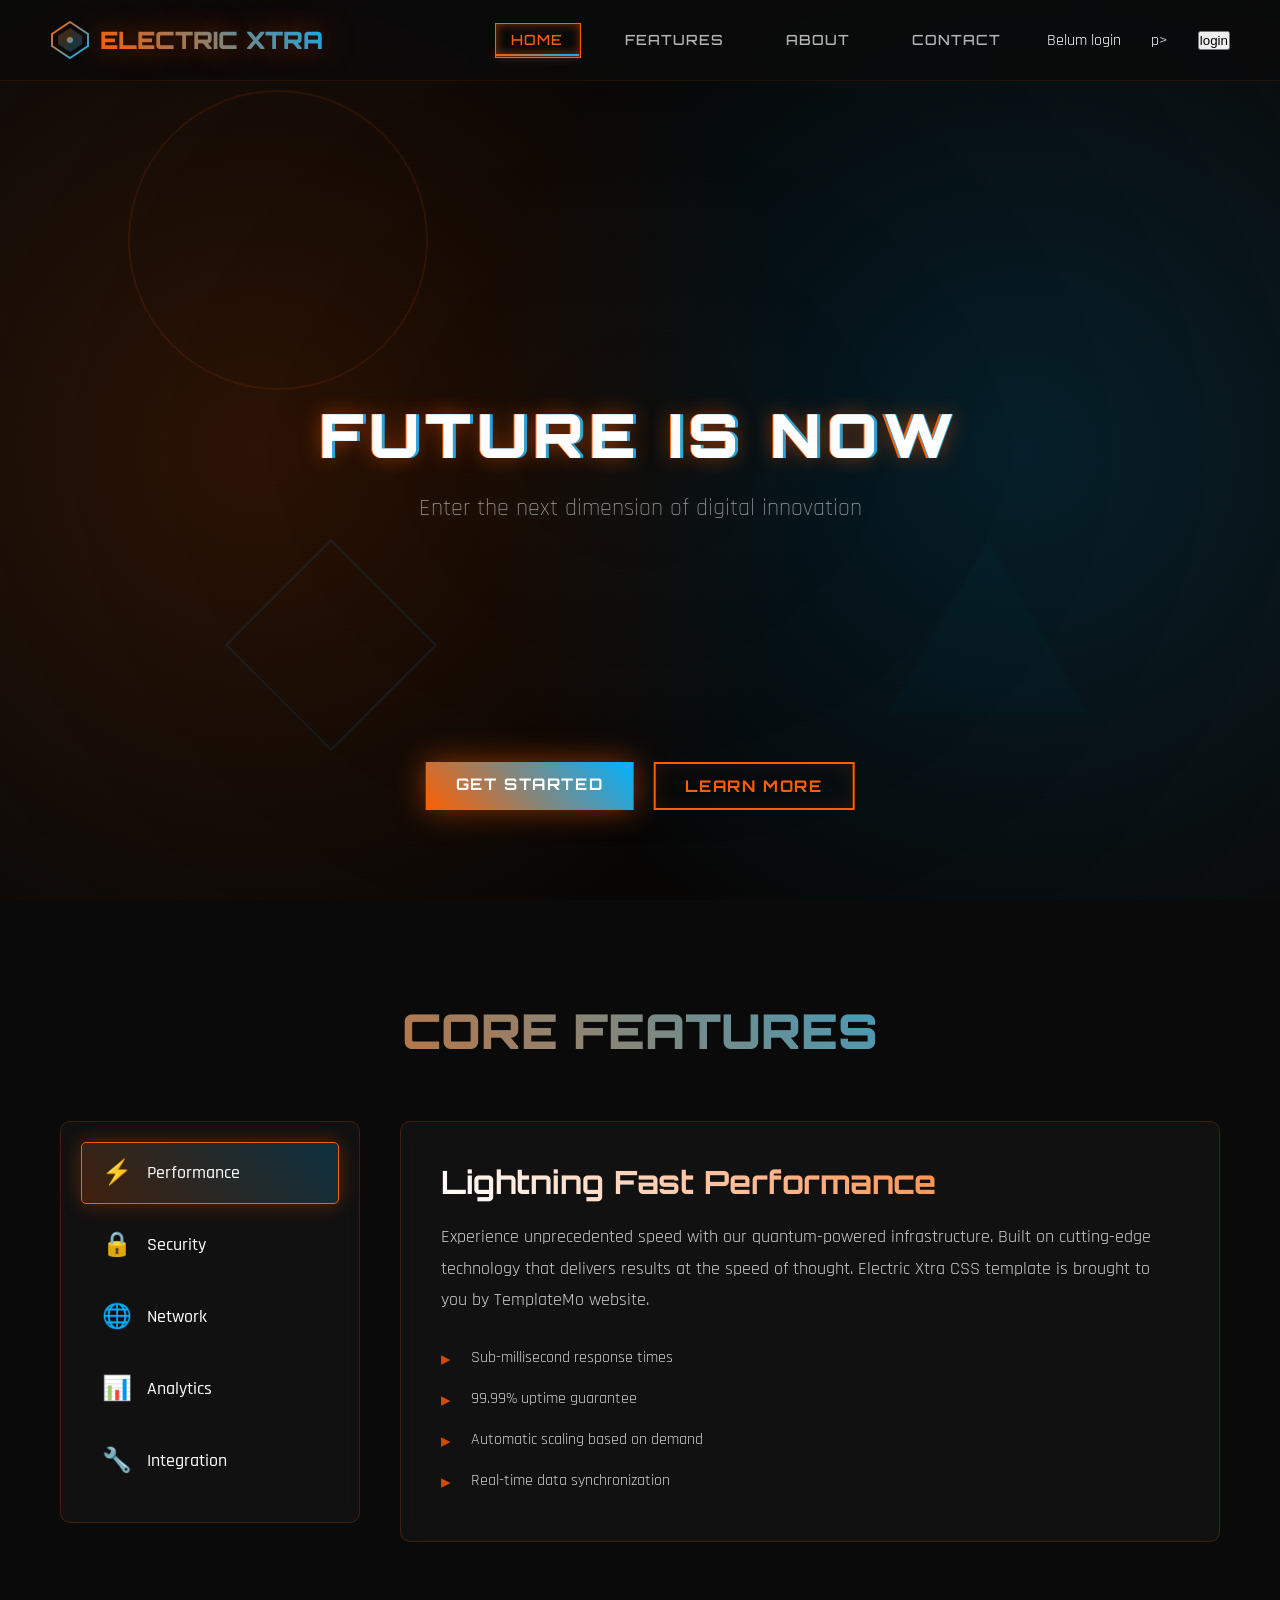
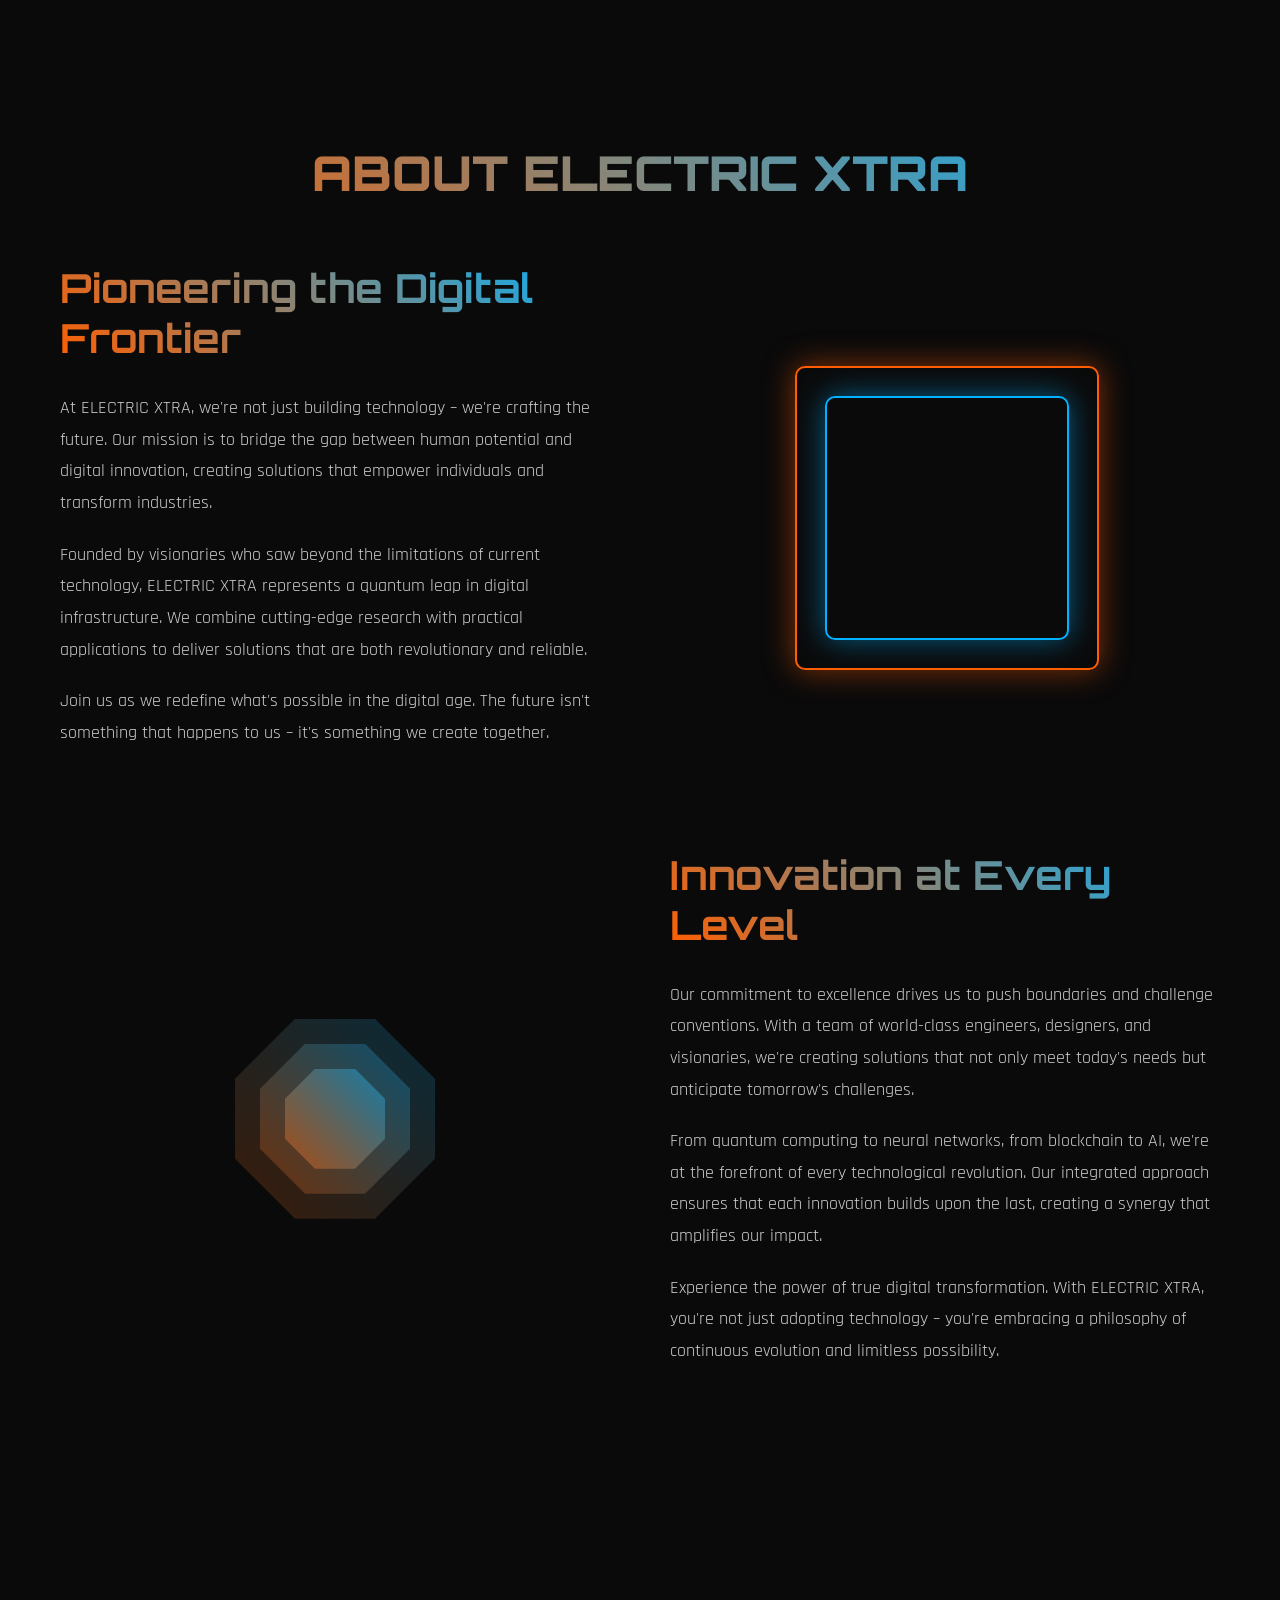
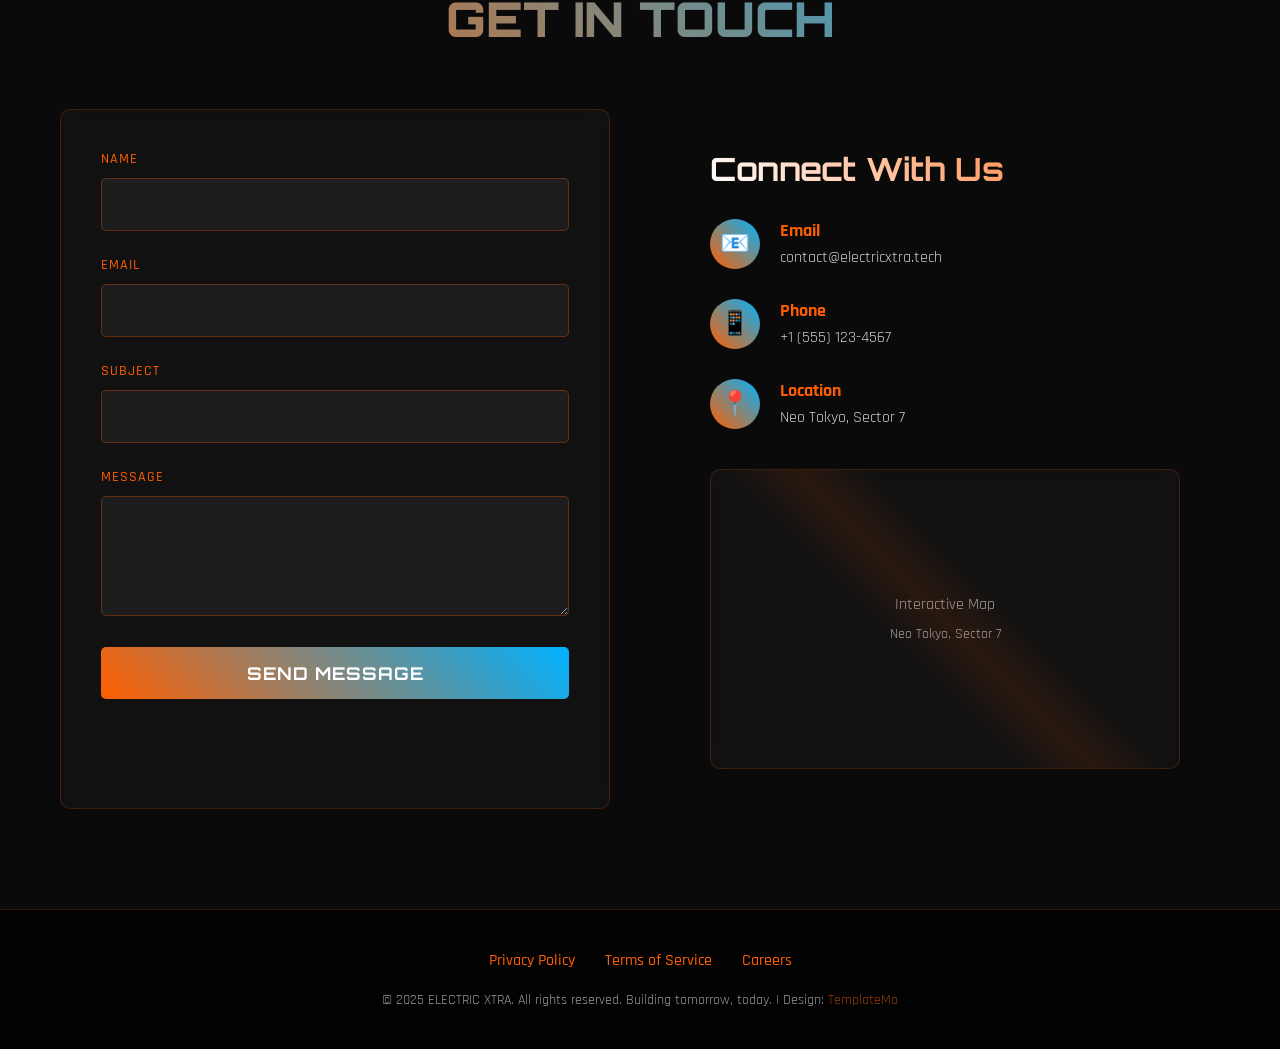
==== index.html @ b31e354e "Update index.html" ====
<!DOCTYPE html>
<html lang="en">
<head>
    <meta charset="UTF-8">
    <meta name="viewport" content="width=device-width, initial-scale=1.0">
    <title>ELECTRIC XTRA - Cyberpunk Landing Page by TemplateMo</title>
    <link href="https://fonts.googleapis.com/css2?family=Orbitron:wght@400;700;900&family=Rajdhani:wght@300;400;500;700&display=swap" rel="stylesheet">
    <link href="templatemo-electric-xtra.css" rel="stylesheet">
<!--

TemplateMo 596 Electric Xtra

https://templatemo.com/tm-596-electric-xtra

-->
</head>
<body>
    <!-- Animated Grid Background -->
    <div class="grid-bg"></div>
    <div class="gradient-overlay"></div>
    <div class="scanlines"></div>

    <!-- Animated Shapes -->
    <div class="shapes-container">
        <div class="shape shape-circle"></div>
        <div class="shape shape-triangle"></div>
        <div class="shape shape-square"></div>
    </div>

    <!-- Floating Particles -->
    <div id="particles"></div>

    <!-- Navigation -->
    <nav id="navbar">
        <div class="nav-container">
            <a href="#home" class="logo-link">
                <svg class="logo-svg" viewBox="0 0 40 40" xmlns="http://www.w3.org/2000/svg">
                    <defs>
                        <linearGradient id="logoGradient" x1="0%" y1="0%" x2="100%" y2="100%">
                            <stop offset="0%" style="stop-color:#FF5E00;stop-opacity:1" />
                            <stop offset="100%" style="stop-color:#00B2FF;stop-opacity:1" />
                        </linearGradient>
                    </defs>
                    <polygon points="20,2 38,14 38,26 20,38 2,26 2,14" fill="none" stroke="url(#logoGradient)" stroke-width="2"/>
                    <polygon points="20,8 32,16 32,24 20,32 8,24 8,16" fill="url(#logoGradient)" opacity="0.3"/>
                    <circle cx="20" cy="20" r="3" fill="url(#logoGradient)"/>
                </svg>
                <span class="logo-text">ELECTRIC XTRA</span>
            </a>
            <ul class="nav-links" id="navLinks">
                <li><a href="#home" class="nav-link">Home</a></li>
                <li><a href="#features" class="nav-link">Features</a></li>
                <li><a href="#about" class="nav-link">About</a></li>
                <li><a href="#contact" class="nav-link">Contact</a></li>
                <p id="userInfo">Belum login</p>p>

<div id="authArea">
    <button onclick="goLogin()" class="nav-cta">login</button>
</div>
            </ul>
            <div class="menu-toggle" id="menuToggle">
                <span></span>
                <span></span>
                <span></span>
            </div>
        </div>
    </nav>

    <!-- Hero Section -->
    <section class="hero" id="home">
        <div class="hero-content">
            <div class="text-rotator">
                <div class="text-set active">
                    <h1 class="glitch-text" data-text="FUTURE IS NOW">FUTURE IS NOW</h1>
                    <p class="subtitle">Enter the next dimension of digital innovation</p>
                </div>
                <div class="text-set">
                    <h1 class="glitch-text" data-text="BEYOND LIMITS">BEYOND LIMITS</h1>
                    <p class="subtitle">Where technology meets infinite possibilities</p>
                </div>
                <div class="text-set">
                    <h1 class="glitch-text" data-text="ELECTRIC DREAMS">ELECTRIC DREAMS</h1>
                    <p class="subtitle">Powering tomorrow's digital revolution today</p>
                </div>
            </div>
        </div>
        <div class="cta-container">
            <a href="#features" class="cta-button cta-primary">Get Started</a>
            <a href="#about" class="cta-button cta-secondary">Learn More</a>
        </div>
    </section>

    <!-- Features Section with Tabs -->
    <section class="features" id="features">
        <h2 class="section-title">Core Features</h2>
        <div class="features-container">
            <div class="feature-tabs">
                <div class="tab-item active" data-tab="performance">
                    <span class="tab-icon">⚡</span>
                    <span>Performance</span>
                </div>
                <div class="tab-item" data-tab="security">
                    <span class="tab-icon">🔒</span>
                    <span>Security</span>
                </div>
                <div class="tab-item" data-tab="network">
                    <span class="tab-icon">🌐</span>
                    <span>Network</span>
                </div>
                <div class="tab-item" data-tab="analytics">
                    <span class="tab-icon">📊</span>
                    <span>Analytics</span>
                </div>
                <div class="tab-item" data-tab="integration">
                    <span class="tab-icon">🔧</span>
                    <span>Integration</span>
                </div>
            </div>
            <div class="feature-content">
                <div class="content-panel active" id="performance">
                    <h3>Lightning Fast Performance</h3>
                    <p>Experience unprecedented speed with our quantum-powered infrastructure. Built on cutting-edge technology that delivers results at the speed of thought. Electric Xtra CSS template is brought to you by TemplateMo website.</p>
                    <ul class="feature-list">
                        <li>Sub-millisecond response times</li>
                        <li>99.99% uptime guarantee</li>
                        <li>Automatic scaling based on demand</li>
                        <li>Real-time data synchronization</li>
                    </ul>
                </div>
                <div class="content-panel" id="security">
                    <h3>Military-Grade Security</h3>
                    <p>Your data is protected by the most advanced encryption protocols available. Multi-layered security ensures complete protection against cyber threats. You may tell your friends about TemplateMo free css website and how easy it is.</p>
                    <ul class="feature-list">
                        <li>256-bit AES encryption</li>
                        <li>Biometric authentication</li>
                        <li>Zero-knowledge architecture</li>
                        <li>Real-time threat detection</li>
                        <li>Automated security updates</li>
                    </ul>
                </div>
                <div class="content-panel" id="network">
                    <h3>Global Neural Network</h3>
                    <p>Connect to our worldwide infrastructure that spans across continents. Seamless integration with existing systems and future-proof architecture.</p>
                    <ul class="feature-list">
                        <li>200+ global data centers</li>
                        <li>Intelligent routing algorithms</li>
                        <li>Cross-platform compatibility</li>
                        <li>5G and satellite connectivity</li>
                        <li>Decentralized architecture</li>
                    </ul>
                </div>
                <div class="content-panel" id="analytics">
                    <h3>Advanced Analytics</h3>
                    <p>Harness the power of AI-driven insights to make data-driven decisions. Real-time analytics and predictive modeling at your fingertips.</p>
                    <ul class="feature-list">
                        <li>Machine learning algorithms</li>
                        <li>Predictive analytics</li>
                        <li>Custom dashboard creation</li>
                        <li>Real-time data visualization</li>
                        <li>Automated reporting</li>
                    </ul>
                </div>
                <div class="content-panel" id="integration">
                    <h3>Seamless Integration</h3>
                    <p>Connect with thousands of apps and services through our universal API. Built to work with your existing tools and workflows.</p>
                    <ul class="feature-list">
                        <li>RESTful API architecture</li>
                        <li>WebSocket support</li>
                        <li>SDK for major platforms</li>
                        <li>One-click integrations</li>
                        <li>Custom webhook support</li>
                    </ul>
                </div>
            </div>
        </div>
    </section>

    <!-- About Section -->
    <section class="about" id="about">
        <h2 class="section-title">About Electric Xtra</h2>
        <div class="about-content">
            <div class="about-text">
                <h2>Pioneering the Digital Frontier</h2>
                <p>At ELECTRIC XTRA, we're not just building technology – we're crafting the future. Our mission is to bridge the gap between human potential and digital innovation, creating solutions that empower individuals and transform industries.</p>
                <p>Founded by visionaries who saw beyond the limitations of current technology, ELECTRIC XTRA represents a quantum leap in digital infrastructure. We combine cutting-edge research with practical applications to deliver solutions that are both revolutionary and reliable.</p>
                <p>Join us as we redefine what's possible in the digital age. The future isn't something that happens to us – it's something we create together.</p>
            </div>
            <div class="about-visual">
                <div class="about-graphic"></div>
            </div>
        </div>
        
        <!-- Second row with reversed layout -->
        <div class="about-content" style="margin-top: 80px;">
            <div class="about-visual">
                <div class="about-graphic-alt">
                    <div class="hexagon"></div>
                    <div class="hexagon"></div>
                    <div class="hexagon"></div>
                </div>
            </div>
            <div class="about-text">
                <h2>Innovation at Every Level</h2>
                <p>Our commitment to excellence drives us to push boundaries and challenge conventions. With a team of world-class engineers, designers, and visionaries, we're creating solutions that not only meet today's needs but anticipate tomorrow's challenges.</p>
                <p>From quantum computing to neural networks, from blockchain to AI, we're at the forefront of every technological revolution. Our integrated approach ensures that each innovation builds upon the last, creating a synergy that amplifies our impact.</p>
                <p>Experience the power of true digital transformation. With ELECTRIC XTRA, you're not just adopting technology – you're embracing a philosophy of continuous evolution and limitless possibility.</p>
            </div>
        </div>
    </section>

    <!-- Contact Section -->
    <section class="contact" id="contact">
        <h2 class="section-title">Get In Touch</h2>
        <div class="contact-container">
            <div class="contact-form">
                <form id="contactForm">
                    <div class="form-group">
                        <label for="name">Name</label>
                        <input type="text" id="name" name="name" required>
                    </div>
                    <div class="form-group">
                        <label for="email">Email</label>
                        <input type="email" id="email" name="email" required>
                    </div>
                    <div class="form-group">
                        <label for="subject">Subject</label>
                        <input type="text" id="subject" name="subject" required>
                    </div>
                    <div class="form-group">
                        <label for="message">Message</label>
                        <textarea id="message" name="message" required></textarea>
                    </div>
                    <button type="submit" class="submit-btn">Send Message</button>
                </form>
            </div>
            <div class="contact-info">
                <h3>Connect With Us</h3>
                <div class="info-item">
                    <div class="info-icon">📧</div>
                    <div class="info-details">
                        <h4>Email</h4>
                        <p>contact@electricxtra.tech</p>
                    </div>
                </div>
                <div class="info-item">
                    <div class="info-icon">📱</div>
                    <div class="info-details">
                        <h4>Phone</h4>
                        <p>+1 (555) 123-4567</p>
                    </div>
                </div>
                <div class="info-item">
                    <div class="info-icon">📍</div>
                    <div class="info-details">
                        <h4>Location</h4>
                        <p>Neo Tokyo, Sector 7</p>
                    </div>
                </div>
                <div class="map-container">
                    <div class="map-placeholder">
                        <p>Interactive Map</p>
                        <p style="font-size: 0.9rem; margin-top: 10px;">Neo Tokyo, Sector 7</p>
                    </div>
                    <div class="map-overlay"></div>
                </div>
            </div>
        </div>
    </section>

    <!-- Footer -->
    <footer>
        <div class="footer-content">
            <div class="footer-links">
                <a href="#privacy">Privacy Policy</a>
                <a href="#terms">Terms of Service</a>
                <a href="#careers">Careers</a>
            </div>
            <p class="copyright">© 2025 ELECTRIC XTRA. All rights reserved. Building tomorrow, today. | Design: <a href="https://templatemo.com" target="_blank" rel="nofollow noopener">TemplateMo</a></p>
        </div>
    </footer>
<script src="templatemo-electric-scripts.js"></script>
</body>
</html>
---- templatemo-electric-xtra.css ----
/*

TemplateMo 596 Electric Xtra

https://templatemo.com/tm-596-electric-xtra

*/

@charset "utf-8";

/* CSS Document */

* {
            margin: 0;
            padding: 0;
            box-sizing: border-box;
        }

        body {
            font-family: 'Rajdhani', sans-serif;
            background: #0a0a0a;
            color: #ffffff;
            overflow-x: hidden;
            position: relative;
            font-weight: 400;
        }

        /* Animated background with hexagon pattern */
        .grid-bg {
            position: fixed;
            top: 0;
            left: 0;
            width: 100%;
            height: 100%;
            background-image: 
                radial-gradient(circle at 25% 25%, transparent 2%, rgba(255, 94, 0, 0.03) 2%, rgba(255, 94, 0, 0.03) 3%, transparent 3%),
                radial-gradient(circle at 75% 75%, transparent 2%, rgba(0, 178, 255, 0.03) 2%, rgba(0, 178, 255, 0.03) 3%, transparent 3%);
            background-size: 80px 80px;
            animation: grid-move 30s linear infinite;
            z-index: -2;
        }

        /* Animated shapes */
        .shapes-container {
            position: fixed;
            width: 100%;
            height: 100%;
            pointer-events: none;
            z-index: -1;
        }

        .shape {
            position: absolute;
            opacity: 0.1;
        }

        .shape-circle {
            width: 300px;
            height: 300px;
            border: 2px solid #FF5E00;
            border-radius: 50%;
            top: 10%;
            left: 10%;
            animation: float-rotate 20s ease-in-out infinite;
        }

        .shape-triangle {
            width: 0;
            height: 0;
            border-left: 100px solid transparent;
            border-right: 100px solid transparent;
            border-bottom: 173px solid rgba(0, 178, 255, 0.2);
            top: 60%;
            right: 15%;
            animation: float-rotate 25s ease-in-out infinite reverse;
        }

        .shape-square {
            width: 150px;
            height: 150px;
            border: 2px solid #00B2FF;
            transform: rotate(45deg);
            bottom: 20%;
            left: 20%;
            animation: float-rotate 22s ease-in-out infinite;
        }

        @keyframes float-rotate {
            0%, 100% {
                transform: translateY(0) rotate(0deg) scale(1);
            }
            25% {
                transform: translateY(-30px) rotate(90deg) scale(1.1);
            }
            50% {
                transform: translateY(20px) rotate(180deg) scale(0.9);
            }
            75% {
                transform: translateY(-10px) rotate(270deg) scale(1.05);
            }
        }

        /* Gradient overlay */
        .gradient-overlay {
            position: fixed;
            top: 0;
            left: 0;
            width: 100%;
            height: 100%;
            background: radial-gradient(circle at 20% 50%, rgba(255, 94, 0, 0.15) 0%, transparent 50%),
                        radial-gradient(circle at 80% 50%, rgba(0, 178, 255, 0.15) 0%, transparent 50%),
                        radial-gradient(circle at 50% 50%, rgba(0, 0, 0, 0.8) 0%, transparent 100%);
            z-index: -1;
            animation: gradient-shift 10s ease-in-out infinite;
        }

        @keyframes gradient-shift {
            0%, 100% { transform: scale(1) rotate(0deg); }
            50% { transform: scale(1.1) rotate(180deg); }
        }

        @keyframes grid-move {
            0% { transform: translate(0, 0); }
            100% { transform: translate(80px, 80px); }
        }

        /* Floating particles */
        .particle {
            position: fixed;
            pointer-events: none;
            opacity: 0;
            z-index: 1;
        }

        .particle::before {
            content: '';
            position: absolute;
            width: 2px;
            height: 2px;
            background: #FF5E00;
            box-shadow: 0 0 10px #FF5E00, 0 0 20px #FF5E00;
            animation: float-up 15s linear infinite;
        }

        @keyframes float-up {
            0% {
                transform: translateY(100vh) rotate(0deg);
                opacity: 0;
            }
            10% {
                opacity: 1;
            }
            90% {
                opacity: 1;
            }
            100% {
                transform: translateY(-100vh) rotate(720deg);
                opacity: 0;
            }
        }

        /* Navigation */
        nav {
            position: fixed;
            top: 0;
            width: 100%;
            padding: 20px 50px;
            background: rgba(10, 10, 10, 0.8);
            backdrop-filter: blur(10px);
            z-index: 1000;
            transition: all 0.3s ease;
            border-bottom: 1px solid rgba(255, 94, 0, 0.1);
        }

        nav.scrolled {
            padding: 15px 50px;
            background: rgba(10, 10, 10, 0.95);
            box-shadow: 0 5px 30px rgba(255, 94, 0, 0.2);
        }

        .nav-container {
            max-width: 1200px;
            margin: 0 auto;
            display: flex;
            justify-content: space-between;
            align-items: center;
        }

        .logo-link {
            display: flex;
            align-items: center;
            text-decoration: none;
            gap: 10px;
        }

        .logo-svg {
            width: 40px;
            height: 40px;
        }

        .logo-text {
            font-family: 'Orbitron', monospace;
            font-size: 24px;
            font-weight: 900;
            background: linear-gradient(45deg, #FF5E00, #00B2FF);
            -webkit-background-clip: text;
            -webkit-text-fill-color: transparent;
            animation: glow 2s ease-in-out infinite;
            text-shadow: 0 0 30px rgba(255, 94, 0, 0.5);
        }

        @keyframes glow {
            0%, 100% { 
                filter: brightness(1);
                text-shadow: 0 0 30px rgba(255, 94, 0, 0.5);
            }
            50% { 
                filter: brightness(1.5);
                text-shadow: 0 0 40px rgba(255, 94, 0, 0.8);
            }
        }

        .nav-links {
            display: flex;
            gap: 30px;
            list-style: none;
        }

        .nav-links a {
            text-decoration: none;
            color: #ffffff;
            position: relative;
            transition: all 0.3s ease;
            padding: 8px 16px;
            font-family: 'Orbitron', monospace;
            font-weight: 500;
            font-size: 14px;
            text-transform: uppercase;
            letter-spacing: 1px;
            opacity: 0.7;
        }

        .nav-links a.active {
            opacity: 1;
            color: #FF5E00;
        }

        .nav-links a::before {
            content: '';
            position: absolute;
            top: 0;
            left: 0;
            width: 100%;
            height: 100%;
            border: 1px solid transparent;
            transition: all 0.3s ease;
        }

        .nav-links a:hover::before,
        .nav-links a.active::before {
            border-color: #FF5E00;
            box-shadow: inset 0 0 10px rgba(255, 94, 0, 0.5);
        }

        .nav-links a::after {
            content: '';
            position: absolute;
            bottom: 0;
            left: 0;
            width: 0;
            height: 2px;
            background: linear-gradient(90deg, #FF5E00, #00B2FF);
            transition: width 0.3s ease;
            box-shadow: 0 0 10px rgba(255, 94, 0, 0.8);
        }

        .nav-links a:hover::after,
        .nav-links a.active::after {
            width: 100%;
        }

        /* Mobile menu */
        .menu-toggle {
            display: none;
            flex-direction: column;
            cursor: pointer;
            gap: 4px;
        }

        .menu-toggle span {
            width: 25px;
            height: 2px;
            background: #FF5E00;
            transition: all 0.3s ease;
        }

        .menu-toggle.active span:nth-child(1) {
            transform: rotate(45deg) translate(5px, 5px);
        }

        .menu-toggle.active span:nth-child(2) {
            opacity: 0;
        }

        .menu-toggle.active span:nth-child(3) {
            transform: rotate(-45deg) translate(5px, -5px);
        }

        /* Hero Section */
        .hero {
            min-height: 100vh;
            display: flex;
            flex-direction: column;
            align-items: center;
            justify-content: center;
            position: relative;
            padding: 80px 20px 20px;
        }

        .hero-content {
            text-align: center;
            max-width: 1200px;
            animation: fade-in-up 1s ease-out;
            z-index: 10;
            width: 100%;
            flex: 1;
            display: flex;
            flex-direction: column;
            justify-content: center;
        }

        /* Text Rotator Styles */
        .text-rotator {
            position: relative;
            min-height: 100px;
            margin-bottom: 20px;
            display: flex;
            align-items: center;
            justify-content: center;
            width: 100%;
        }

        .text-set {
            position: absolute;
            width: 100%;
            opacity: 0;
            display: none;
        }

        .text-set.active {
            opacity: 1;
            display: block;
        }

        .glitch-text {
            font-family: 'Orbitron', monospace;
            font-size: clamp(0.98rem, 2.94vw, 2.4rem);
            font-weight: 900;
            position: relative;
            text-transform: uppercase;
            letter-spacing: 0.1em;
            text-shadow: 0 0 20px rgba(255, 94, 0, 0.5);
            overflow: hidden;
        }

        .char {
            display: inline-block;
            opacity: 0;
            transform: translateY(50px);
            animation: charFlyIn 0.5s ease-out forwards;
        }

        @keyframes charFlyIn {
            to {
                opacity: 1;
                transform: translateY(0);
            }
        }

        .char.out {
            animation: charFlyOut 0.3s ease-in forwards;
        }

        @keyframes charFlyOut {
            to {
                opacity: 0;
                transform: translateY(-30px) rotateX(90deg);
            }
        }

        .subtitle {
            font-size: 1.5rem;
            margin: 20px 0;
            opacity: 0;
            text-shadow: 0 0 10px rgba(255, 255, 255, 0.3);
            font-weight: 300;
        }

        .subtitle.visible {
            animation: subtitleFade 0.8s ease-out 0.5s forwards;
        }

        @keyframes subtitleFade {
            to {
                opacity: 0.6;
            }
        }

        @keyframes fade-in-up {
            from {
                opacity: 0;
                transform: translateY(30px);
            }
            to {
                opacity: 1;
                transform: translateY(0);
            }
        }

        .glitch-text {
            font-family: 'Orbitron', monospace;
            font-size: clamp(2.6rem, 10vw, 3.8rem);
            font-weight: 900;
            position: relative;
            text-transform: uppercase;
            letter-spacing: 0.1em;
            text-shadow: 0 0 20px rgba(255, 94, 0, 0.5);
        }

        .glitch-text::before,
        .glitch-text::after {
            content: attr(data-text);
            position: absolute;
            top: 0;
            left: 0;
            width: 100%;
            height: 100%;
        }

        .glitch-text::before {
            animation: glitch-1 0.5s infinite;
            color: #FF5E00;
            z-index: -1;
            text-shadow: -2px 0 #FF5E00;
        }

        .glitch-text::after {
            animation: glitch-2 0.5s infinite;
            color: #00B2FF;
            z-index: -1;
            text-shadow: 2px 0 #00B2FF;
        }

        @keyframes glitch-1 {
            0%, 100% { clip-path: inset(0 0 0 0); transform: translate(0); }
            20% { clip-path: inset(33% 0 33% 0); transform: translate(-2px); }
            40% { clip-path: inset(66% 0 0 0); transform: translate(2px); }
            60% { clip-path: inset(0 0 66% 0); transform: translate(1px); }
            80% { clip-path: inset(25% 0 50% 0); transform: translate(-1px); }
        }

        @keyframes glitch-2 {
            0%, 100% { clip-path: inset(0 0 0 0); transform: translate(0); }
            20% { clip-path: inset(50% 0 25% 0); transform: translate(2px); }
            40% { clip-path: inset(0 0 75% 0); transform: translate(-2px); }
            60% { clip-path: inset(75% 0 0 0); transform: translate(-1px); }
            80% { clip-path: inset(40% 0 40% 0); transform: translate(1px); }
        }

        .subtitle {
            font-size: 1.5rem;
            margin: 20px 0;
            opacity: 0.6;
            animation: fade-in 1s ease-out 0.5s both;
            text-shadow: 0 0 10px rgba(255, 255, 255, 0.3);
            font-weight: 300;
        }

        @keyframes fade-in {
            from { opacity: 0; }
            to { opacity: 0.6; }
        }

        .cta-container {
            position: absolute;
            bottom: 90px;
            left: 50%;
            transform: translateX(-50%);
            display: flex;
            gap: 20px;
            justify-content: center;
            flex-wrap: wrap;
            z-index: 100;
        }

        .cta-button {
            padding: 12px 30px;
            border: none;
            font-size: 1rem;
            cursor: pointer;
            position: relative;
            overflow: hidden;
            transition: all 0.3s ease;
            text-decoration: none;
            display: inline-block;
            text-transform: uppercase;
            letter-spacing: 0.1em;
            font-family: 'Orbitron', monospace;
            font-weight: 700;
        }

        .cta-primary {
            background: linear-gradient(45deg, #FF5E00, #00B2FF);
            color: white;
            animation: pulse 2s infinite;
            box-shadow: 0 0 30px rgba(255, 94, 0, 0.5);
        }

        @keyframes pulse {
            0%, 100% { 
                transform: scale(1);
                box-shadow: 0 0 30px rgba(255, 94, 0, 0.5);
            }
            50% { 
                transform: scale(1.05);
                box-shadow: 0 0 40px rgba(255, 94, 0, 0.8);
            }
        }

        .cta-secondary {
            background: transparent;
            color: #FF5E00;
            border: 2px solid #FF5E00;
            box-shadow: inset 0 0 20px rgba(255, 94, 0, 0.1);
        }

        .cta-button::before {
            content: '';
            position: absolute;
            top: 50%;
            left: 50%;
            width: 0;
            height: 0;
            background: rgba(255, 255, 255, 0.2);
            border-radius: 50%;
            transform: translate(-50%, -50%);
            transition: width 0.6s, height 0.6s;
        }

        .cta-button:hover::before {
            width: 300px;
            height: 300px;
        }

        .cta-secondary:hover {
            background: rgba(255, 94, 0, 0.1);
            color: white;
            transform: translateY(-2px);
            box-shadow: 0 10px 40px rgba(255, 94, 0, 0.4), inset 0 0 30px rgba(255, 94, 0, 0.2);
            border-color: #ffffff;
        }

        /* Features Section with Tabs */
        .features {
            padding: 100px 20px;
            max-width: 1200px;
            margin: 0 auto;
            position: relative;
        }

        .section-title {
            font-family: 'Orbitron', monospace;
            font-size: 3rem;
            font-weight: 900;
            text-align: center;
            margin-bottom: 60px;
            background: linear-gradient(45deg, #FF5E00, #00B2FF);
            -webkit-background-clip: text;
            -webkit-text-fill-color: transparent;
            text-transform: uppercase;
        }

        .features-container {
            display: grid;
            grid-template-columns: 300px 1fr;
            gap: 40px;
            align-items: start;
        }

        .feature-tabs {
            background: rgba(255, 255, 255, 0.03);
            border: 1px solid rgba(255, 94, 0, 0.2);
            border-radius: 10px;
            padding: 20px;
            backdrop-filter: blur(10px);
        }

        .tab-item {
            padding: 15px 20px;
            margin-bottom: 10px;
            cursor: pointer;
            border: 1px solid transparent;
            border-radius: 5px;
            transition: all 0.3s ease;
            font-weight: 500;
            display: flex;
            align-items: center;
            gap: 15px;
            font-size: 1.1rem;
        }

        .tab-item:hover {
            background: rgba(255, 94, 0, 0.1);
            border-color: rgba(255, 94, 0, 0.3);
        }

        .tab-item.active {
            background: linear-gradient(45deg, rgba(255, 94, 0, 0.2), rgba(0, 178, 255, 0.2));
            border-color: #FF5E00;
            box-shadow: 0 0 20px rgba(255, 94, 0, 0.3);
        }

        .tab-icon {
            font-size: 1.5rem;
        }

        .feature-content {
            background: rgba(255, 255, 255, 0.03);
            border: 1px solid rgba(255, 94, 0, 0.2);
            border-radius: 10px;
            padding: 40px;
            backdrop-filter: blur(10px);
            min-height: 400px;
        }

        .content-panel {
            display: none;
            animation: fadeIn 0.5s ease;
        }

        .content-panel.active {
            display: block;
        }

        .content-panel h3 {
            font-family: 'Orbitron', monospace;
            font-size: 2rem;
            margin-bottom: 20px;
            background: linear-gradient(45deg, #ffffff, #FF5E00);
            -webkit-background-clip: text;
            -webkit-text-fill-color: transparent;
        }

        .content-panel p {
            line-height: 1.8;
            opacity: 0.8;
            margin-bottom: 20px;
            font-size: 1.1rem;
        }

        .feature-list {
            list-style: none;
            margin-top: 20px;
        }

        .feature-list li {
            padding: 10px 0;
            padding-left: 30px;
            position: relative;
            opacity: 0.8;
        }

        .feature-list li::before {
            content: '▸';
            position: absolute;
            left: 0;
            color: #FF5E00;
            font-size: 1.2rem;
        }

        /* About Section */
        .about {
            padding: 100px 20px;
            max-width: 1200px;
            margin: 0 auto;
        }

        .about-content {
            display: grid;
            grid-template-columns: 1fr 1fr;
            gap: 60px;
            align-items: center;
        }

        .about-text h2 {
            font-family: 'Orbitron', monospace;
            font-size: 2.5rem;
            margin-bottom: 30px;
            background: linear-gradient(45deg, #FF5E00, #00B2FF);
            -webkit-background-clip: text;
            -webkit-text-fill-color: transparent;
        }

        .about-text p {
            line-height: 1.8;
            opacity: 0.8;
            margin-bottom: 20px;
            font-size: 1.1rem;
        }

        .about-visual {
            position: relative;
            height: 400px;
            display: flex;
            align-items: center;
            justify-content: center;
        }

        .about-graphic {
            width: 300px;
            height: 300px;
            position: relative;
            animation: float 6s ease-in-out infinite;
        }

        .about-graphic::before,
        .about-graphic::after {
            content: '';
            position: absolute;
            border: 2px solid #FF5E00;
            border-radius: 10px;
            box-shadow: 0 0 30px rgba(255, 94, 0, 0.5);
        }

        .about-graphic::before {
            width: 100%;
            height: 100%;
            animation: rotate 20s linear infinite;
        }

        .about-graphic::after {
            width: 80%;
            height: 80%;
            top: 10%;
            left: 10%;
            border-color: #00B2FF;
            animation: rotate 15s linear infinite reverse;
            box-shadow: 0 0 30px rgba(0, 178, 255, 0.5);
        }

        /* Alternative graphic for second row */
        .about-graphic-alt {
            width: 300px;
            height: 300px;
            position: relative;
            display: flex;
            align-items: center;
            justify-content: center;
            animation: float 6s ease-in-out infinite;
        }

        .hexagon {
            position: absolute;
            width: 100px;
            height: 100px;
            background: linear-gradient(45deg, #FF5E00, #00B2FF);
            opacity: 0.3;
            clip-path: polygon(30% 0%, 70% 0%, 100% 30%, 100% 70%, 70% 100%, 30% 100%, 0% 70%, 0% 30%);
        }

        .hexagon:nth-child(1) {
            width: 150px;
            height: 150px;
            animation: hexagon-rotate 8s linear infinite;
        }

        .hexagon:nth-child(2) {
            width: 100px;
            height: 100px;
            animation: hexagon-rotate 12s linear infinite reverse;
            opacity: 0.5;
        }

        .hexagon:nth-child(3) {
            width: 200px;
            height: 200px;
            animation: hexagon-rotate 15s linear infinite;
            opacity: 0.2;
        }

        @keyframes hexagon-rotate {
            0% { transform: rotate(0deg) scale(1); }
            50% { transform: rotate(180deg) scale(1.1); }
            100% { transform: rotate(360deg) scale(1); }
        }

        /* Contact Section */
        .contact {
            padding: 100px 20px;
            max-width: 1200px;
            margin: 0 auto;
        }

        .contact-container {
            display: grid;
            grid-template-columns: 1fr 1fr;
            gap: 60px;
        }

        .contact-form {
            background: rgba(255, 255, 255, 0.03);
            border: 1px solid rgba(255, 94, 0, 0.2);
            border-radius: 10px;
            padding: 40px;
            backdrop-filter: blur(10px);
        }

        .form-group {
            margin-bottom: 25px;
        }

        .form-group label {
            display: block;
            margin-bottom: 10px;
            color: #FF5E00;
            font-weight: 500;
            text-transform: uppercase;
            font-size: 0.9rem;
            letter-spacing: 1px;
        }

        .form-group input,
        .form-group textarea {
            width: 100%;
            padding: 15px;
            background: rgba(255, 255, 255, 0.05);
            border: 1px solid rgba(255, 94, 0, 0.3);
            color: white;
            font-size: 1rem;
            border-radius: 5px;
            transition: all 0.3s ease;
            font-family: 'Rajdhani', sans-serif;
        }

        .form-group input:focus,
        .form-group textarea:focus {
            outline: none;
            border-color: #FF5E00;
            box-shadow: 0 0 20px rgba(255, 94, 0, 0.3);
            background: rgba(255, 255, 255, 0.08);
        }

        .form-group textarea {
            min-height: 120px;
            resize: vertical;
        }

        .submit-btn {
            width: 100%;
            padding: 15px;
            background: linear-gradient(45deg, #FF5E00, #00B2FF);
            color: white;
            border: none;
            border-radius: 5px;
            font-size: 1.1rem;
            font-weight: 700;
            text-transform: uppercase;
            letter-spacing: 1px;
            cursor: pointer;
            transition: all 0.3s ease;
            font-family: 'Orbitron', monospace;
        }

        .submit-btn:hover {
            transform: translateY(-2px);
            box-shadow: 0 10px 30px rgba(255, 94, 0, 0.5);
        }

        .contact-info {
            padding: 40px;
        }

        .contact-info h3 {
            font-family: 'Orbitron', monospace;
            font-size: 2rem;
            margin-bottom: 30px;
            background: linear-gradient(45deg, #ffffff, #FF5E00);
            -webkit-background-clip: text;
            -webkit-text-fill-color: transparent;
        }

        .info-item {
            margin-bottom: 30px;
            display: flex;
            align-items: center;
            gap: 20px;
        }

        .info-icon {
            width: 50px;
            height: 50px;
            background: linear-gradient(45deg, #FF5E00, #00B2FF);
            border-radius: 50%;
            display: flex;
            align-items: center;
            justify-content: center;
            font-size: 1.5rem;
        }

        .info-details h4 {
            color: #FF5E00;
            margin-bottom: 5px;
            font-size: 1.1rem;
        }

        .info-details p {
            opacity: 0.8;
        }

        /* Map Section */
        .map-container {
            margin-top: 40px;
            background: rgba(255, 255, 255, 0.03);
            border: 1px solid rgba(255, 94, 0, 0.2);
            border-radius: 10px;
            padding: 20px;
            backdrop-filter: blur(10px);
            height: 300px;
            display: flex;
            align-items: center;
            justify-content: center;
            position: relative;
            overflow: hidden;
        }

        .map-placeholder {
            text-align: center;
            opacity: 0.6;
        }

        .map-overlay {
            position: absolute;
            top: 0;
            left: 0;
            width: 100%;
            height: 100%;
            background: linear-gradient(45deg, transparent 40%, rgba(255, 94, 0, 0.1) 50%, transparent 60%);
            animation: scan 3s linear infinite;
        }

        @keyframes scan {
            0% { transform: translateX(-100%); }
            100% { transform: translateX(100%); }
        }

        /* Footer */
        footer {
            background: rgba(0, 0, 0, 0.8);
            border-top: 1px solid rgba(255, 94, 0, 0.2);
            padding: 40px 20px;
            text-align: center;
        }

        .footer-content {
            max-width: 1200px;
            margin: 0 auto;
        }

        .footer-links {
            display: flex;
            justify-content: center;
            gap: 30px;
            margin-bottom: 20px;
        }

        .footer-links a {
            color: #FF5E00;
            text-decoration: none;
            transition: all 0.3s ease;
            font-weight: 500;
        }

        .footer-links a:hover {
            color: #00B2FF;
            text-shadow: 0 0 10px currentColor;
        }

        .copyright {
            opacity: 0.6;
            font-size: 0.9rem;
        }

        .copyright a {
            color: #FF5E00;
            text-decoration: none;
            transition: all 0.3s ease;
        }

        .copyright a:hover {
            color: #00B2FF;
            text-shadow: 0 0 10px currentColor;
        }

        /* Scanlines effect */
        .scanlines {
            position: fixed;
            top: 0;
            left: 0;
            width: 100%;
            height: 100%;
            pointer-events: none;
            background: linear-gradient(
                transparent 50%,
                rgba(255, 94, 0, 0.01) 50%
            );
            background-size: 100% 4px;
            animation: scanlines 8s linear infinite;
            z-index: 2;
            pointer-events: none;
        }

        @keyframes scanlines {
            0% { transform: translateY(0); }
            100% { transform: translateY(10px); }
        }

        @keyframes fadeIn {
            from { opacity: 0; transform: translateY(20px); }
            to { opacity: 1; transform: translateY(0); }
        }

        @keyframes float {
            0%, 100% { 
                transform: translateY(0);
                box-shadow: 0 0 30px rgba(255, 94, 0, 0.5);
            }
            50% { 
                transform: translateY(-10px);
                box-shadow: 0 10px 40px rgba(255, 94, 0, 0.7);
            }
        }

        @keyframes rotate {
            0% { transform: rotate(0deg); }
            100% { transform: rotate(360deg); }
        }

        /* Responsive */
        @media (max-width: 768px) {
            nav {
                padding: 15px 20px;
            }

            .nav-links {
                position: fixed;
                top: 70px;
                left: -100%;
                width: 100%;
                height: calc(100vh - 70px);
                background: rgba(10, 10, 10, 0.95);
                flex-direction: column;
                align-items: center;
                justify-content: start;
                padding-top: 50px;
                transition: left 0.3s ease;
            }

            .nav-links.active {
                left: 0;
            }

            .menu-toggle {
                display: flex;
            }

            .hero-content {
                padding: 0 20px;
            }

            .glitch-text {
                font-size: clamp(1.2rem, 4.9vw, 2.4rem);
            }

            .text-rotator {
                min-height: 150px;
            }

            .subtitle {
                font-size: 1.2rem;
            }

            .cta-container {
                flex-direction: column;
                align-items: center;
            }

            .cta-button {
                width: 100%;
                max-width: 300px;
            }

            .features-container {
                grid-template-columns: 1fr;
            }

            .feature-tabs {
                display: block;
                padding: 20px;
                max-width: 100%;
            }

            .tab-item {
                width: 100%;
                margin-bottom: 10px;
            }

            .about-content,
            .contact-container {
                grid-template-columns: 1fr;
            }

            .about-graphic {
                width: 200px;
                height: 200px;
            }

            .shape-circle,
            .shape-triangle,
            .shape-square {
                transform: scale(0.6);
            }
        }
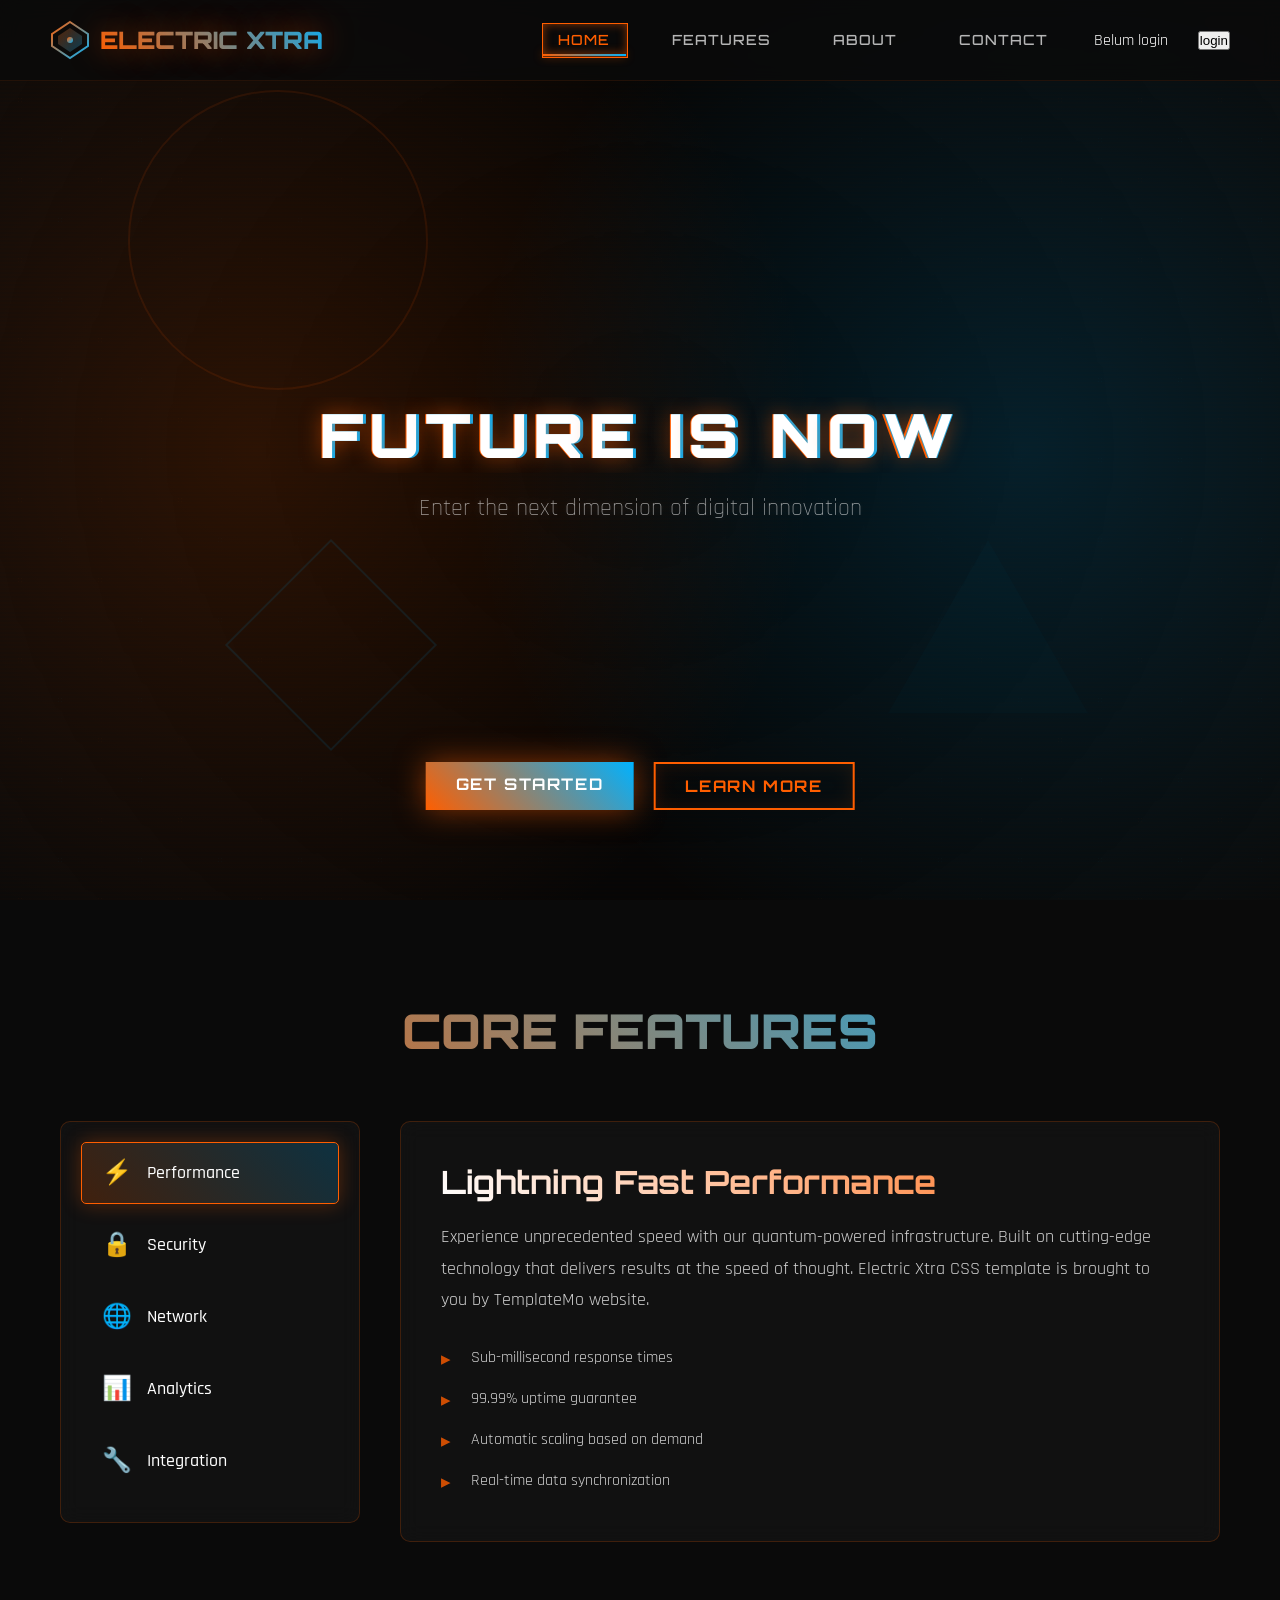
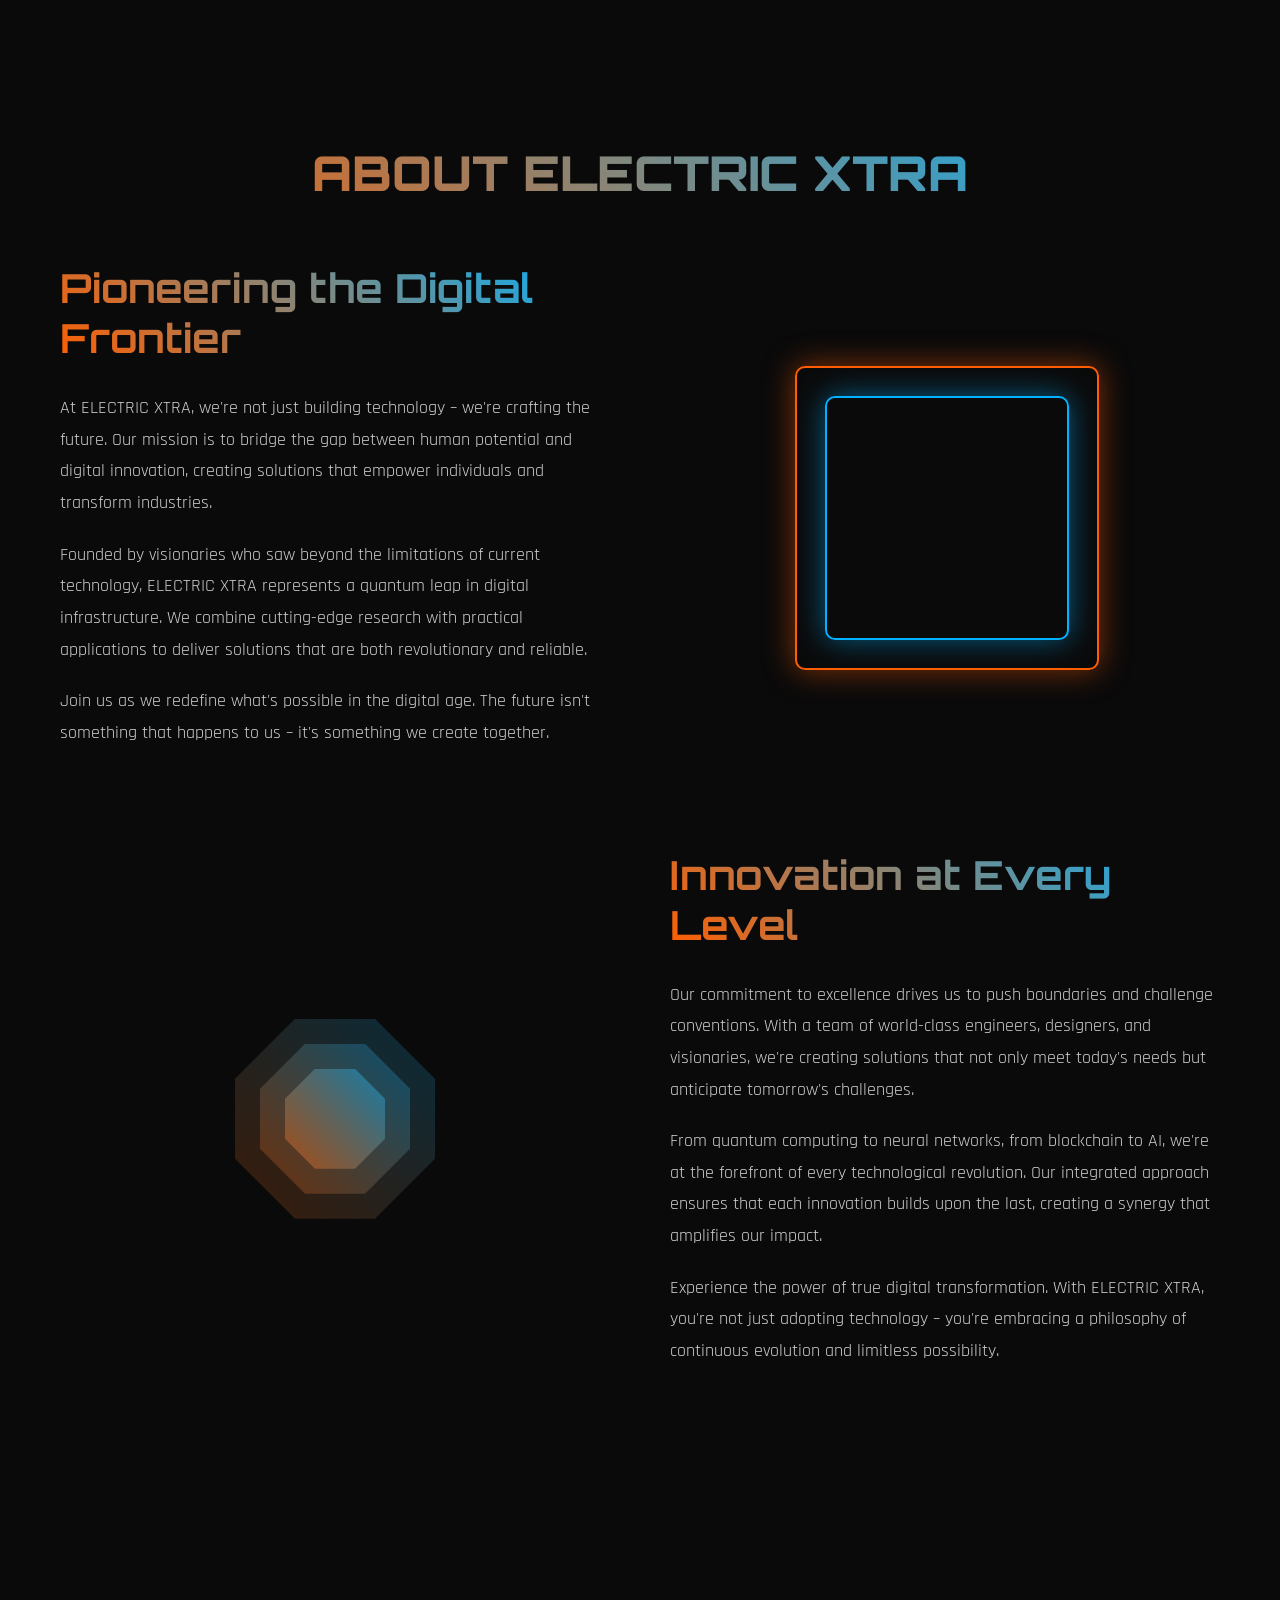
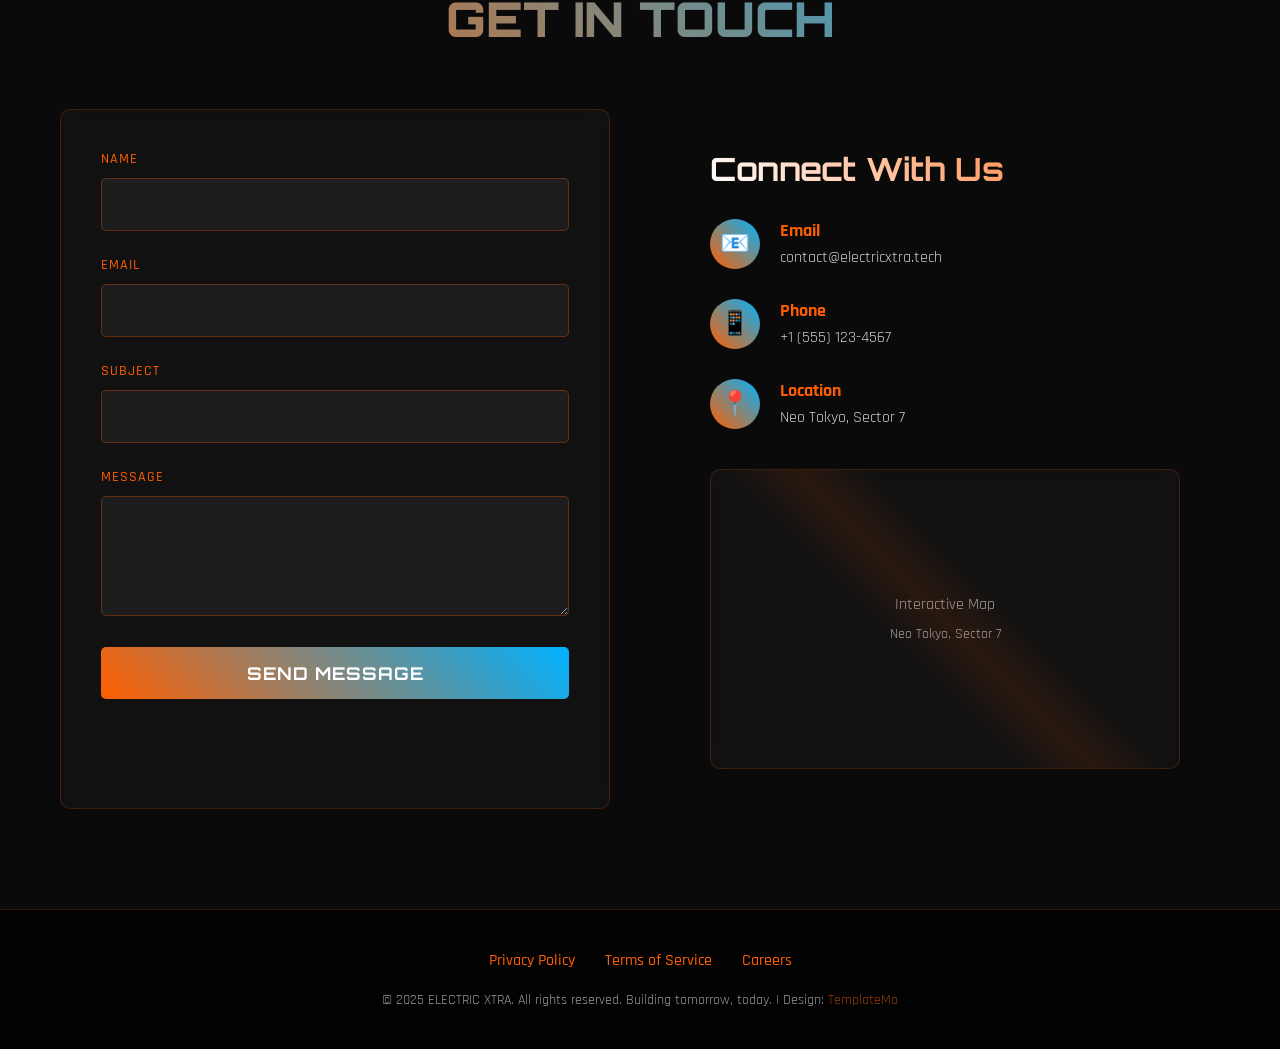
==== commit b8f45b86: "Update index.html" ====
--- a/index.html
+++ b/index.html
@@ -52,7 +52,7 @@
                 <li><a href="#features" class="nav-link">Features</a></li>
                 <li><a href="#about" class="nav-link">About</a></li>
                 <li><a href="#contact" class="nav-link">Contact</a></li>
-                <p id="userInfo">Belum login</p>p>
+                <p id="userInfo">Belum login</p>
 
 <div id="authArea">
     <button onclick="goLogin()" class="nav-cta">login</button>
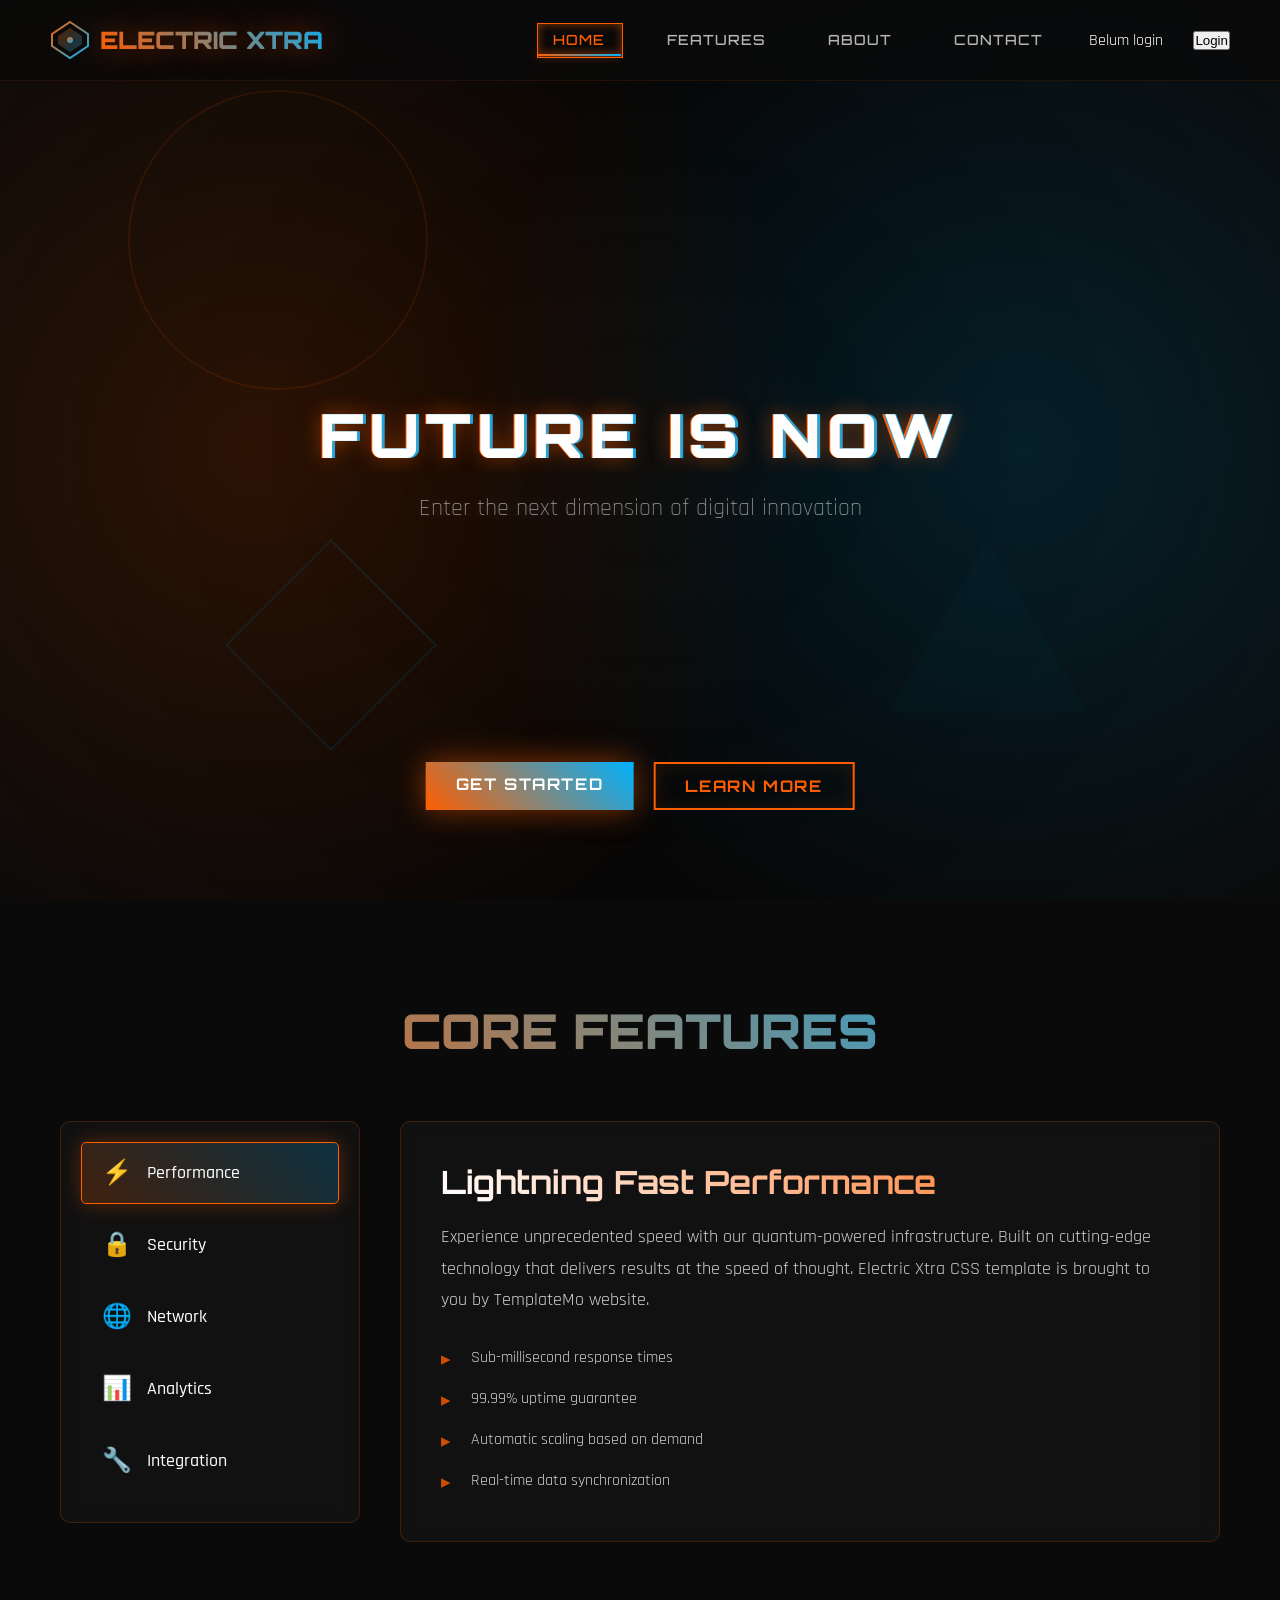
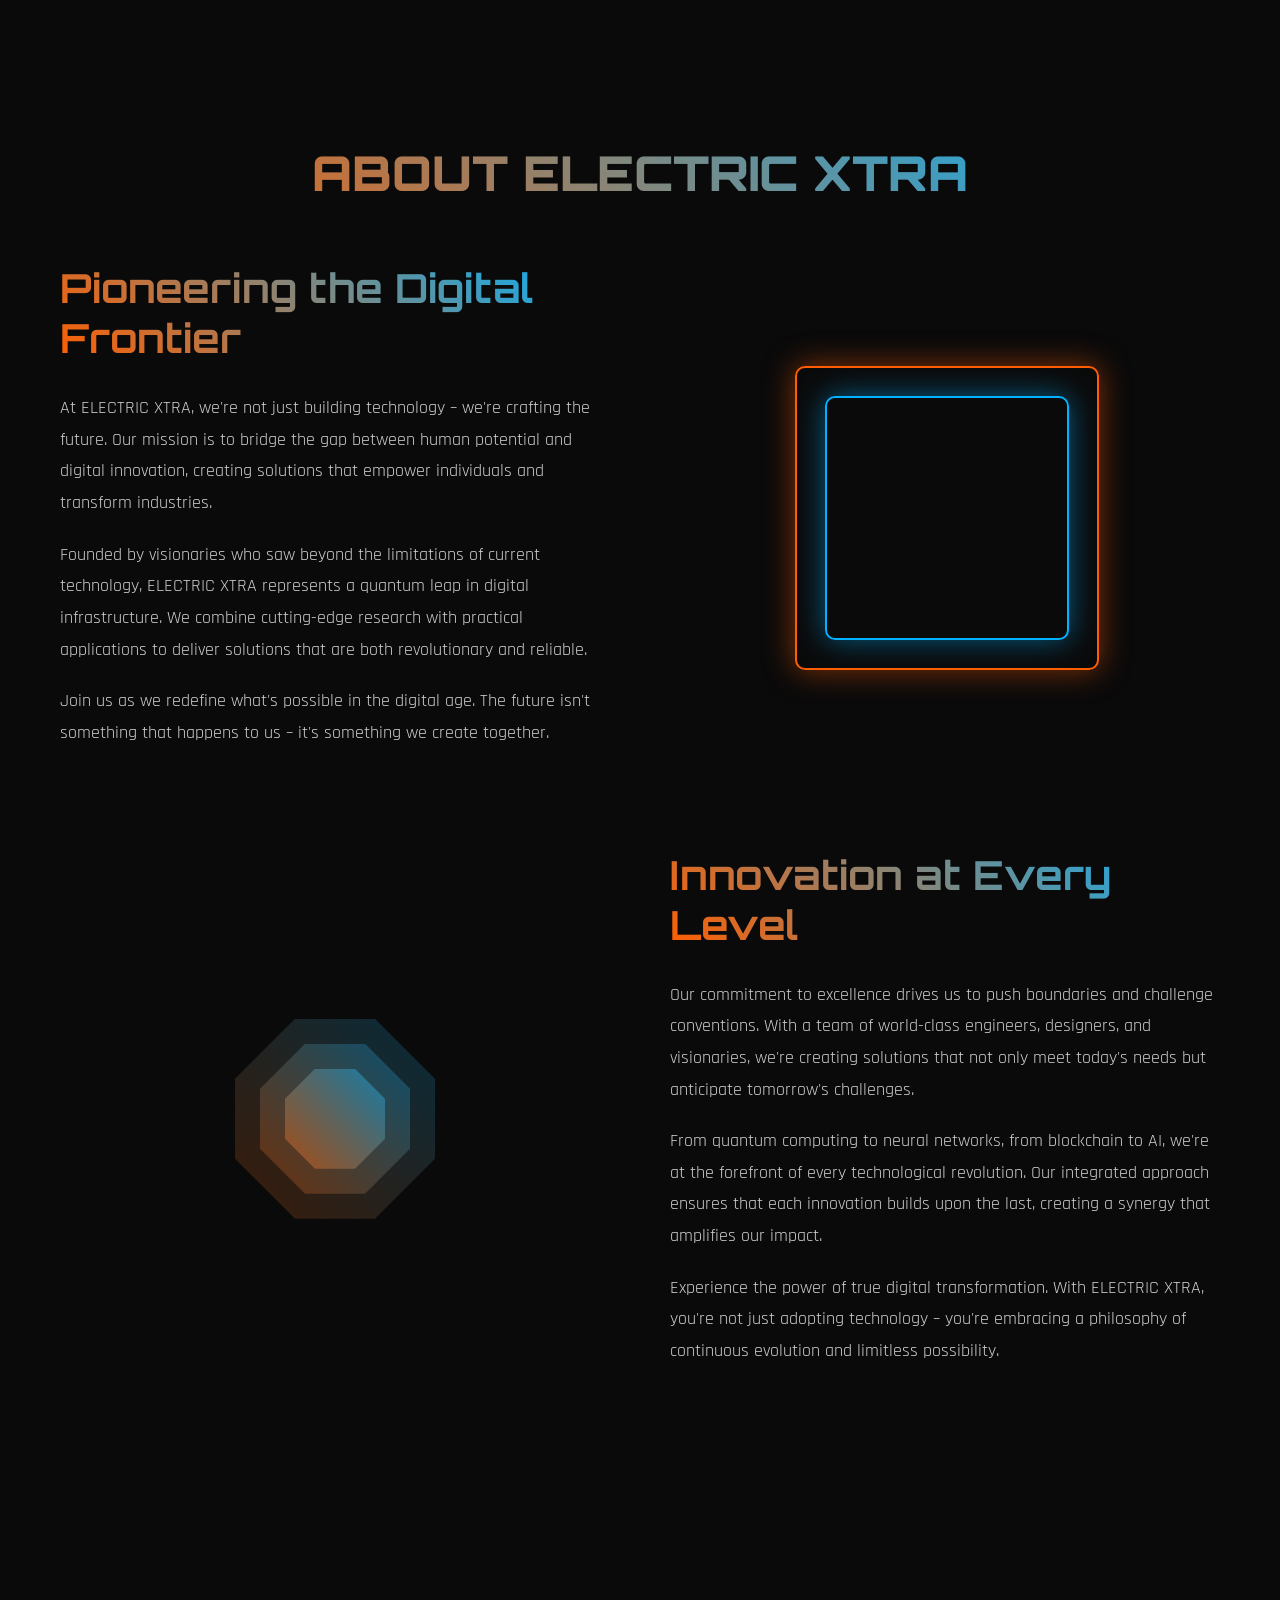
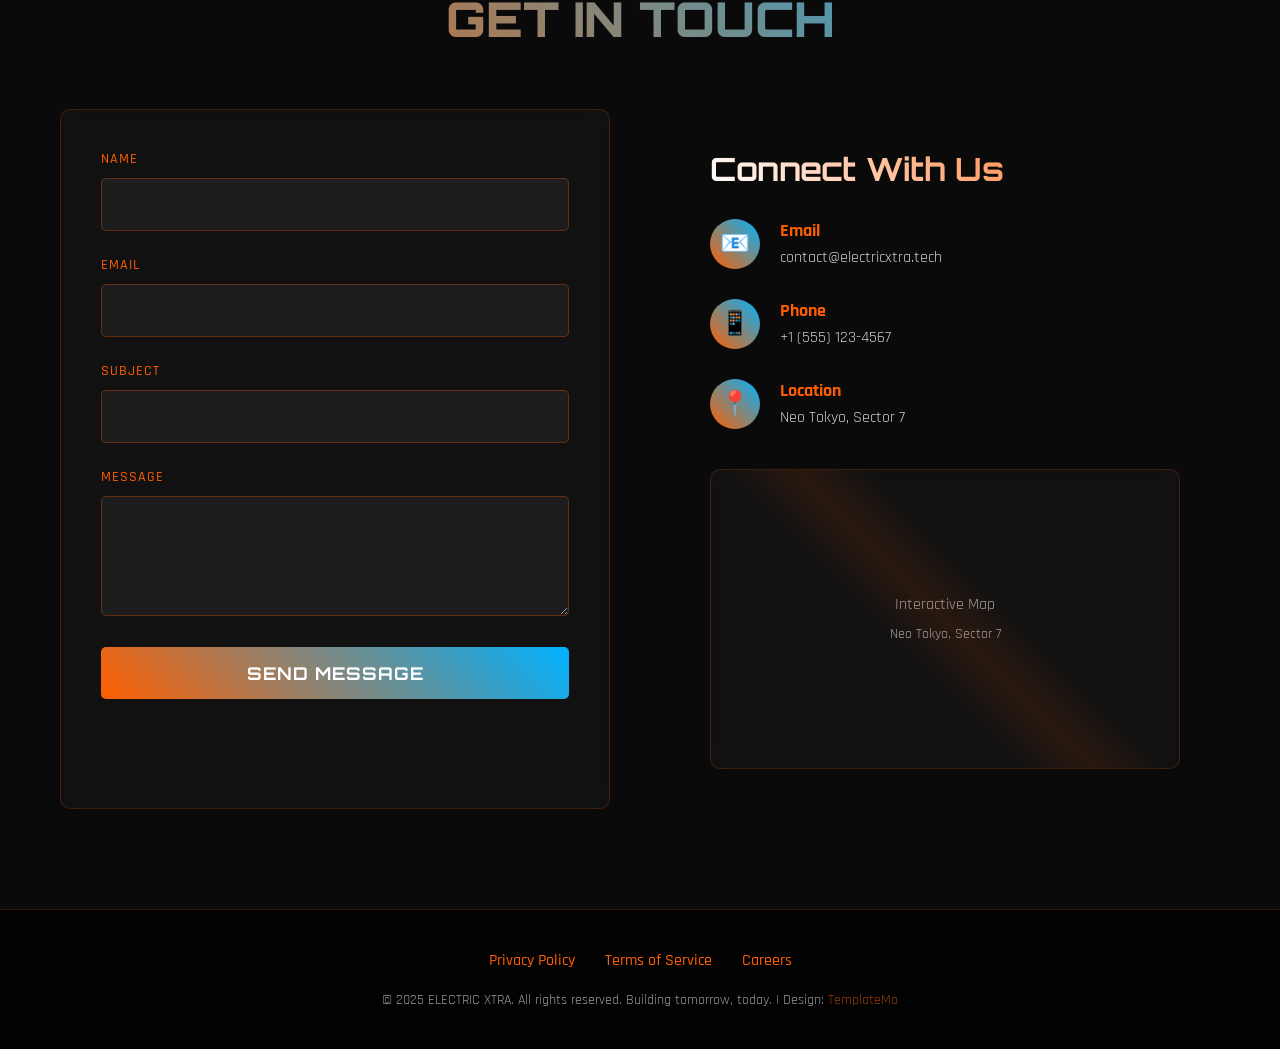
==== commit e10f0b20: "Update index.html" ====
--- a/index.html
+++ b/index.html
@@ -52,10 +52,10 @@
                 <li><a href="#features" class="nav-link">Features</a></li>
                 <li><a href="#about" class="nav-link">About</a></li>
                 <li><a href="#contact" class="nav-link">Contact</a></li>
-                <p id="userInfo">Belum login</p>
-
-<div id="authArea">
-    <button onclick="goLogin()" class="nav-cta">login</button>
+                <span id="userInfo">Belum login</span>
+
+<div id="authArea">
+    <button onclick="goLogin()" class="nav-cta">Login</button>
 </div>
             </ul>
             <div class="menu-toggle" id="menuToggle">
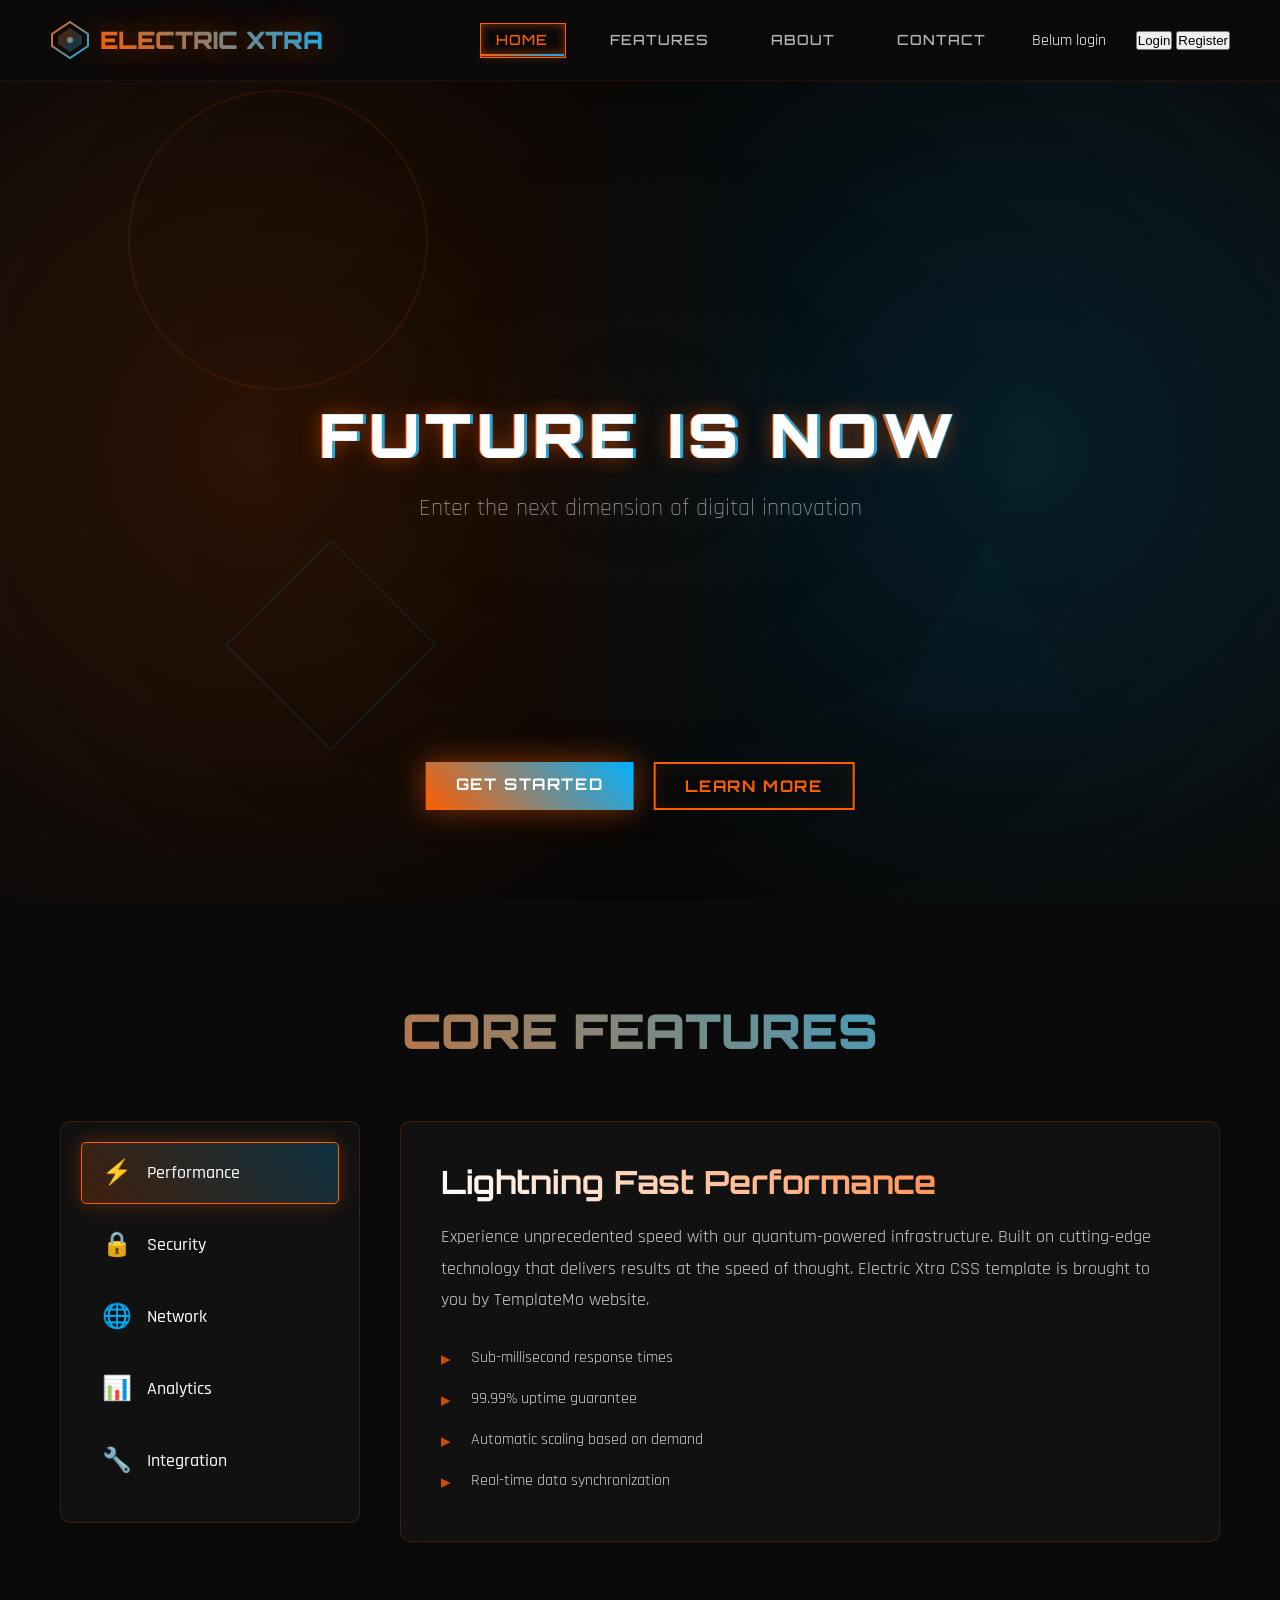
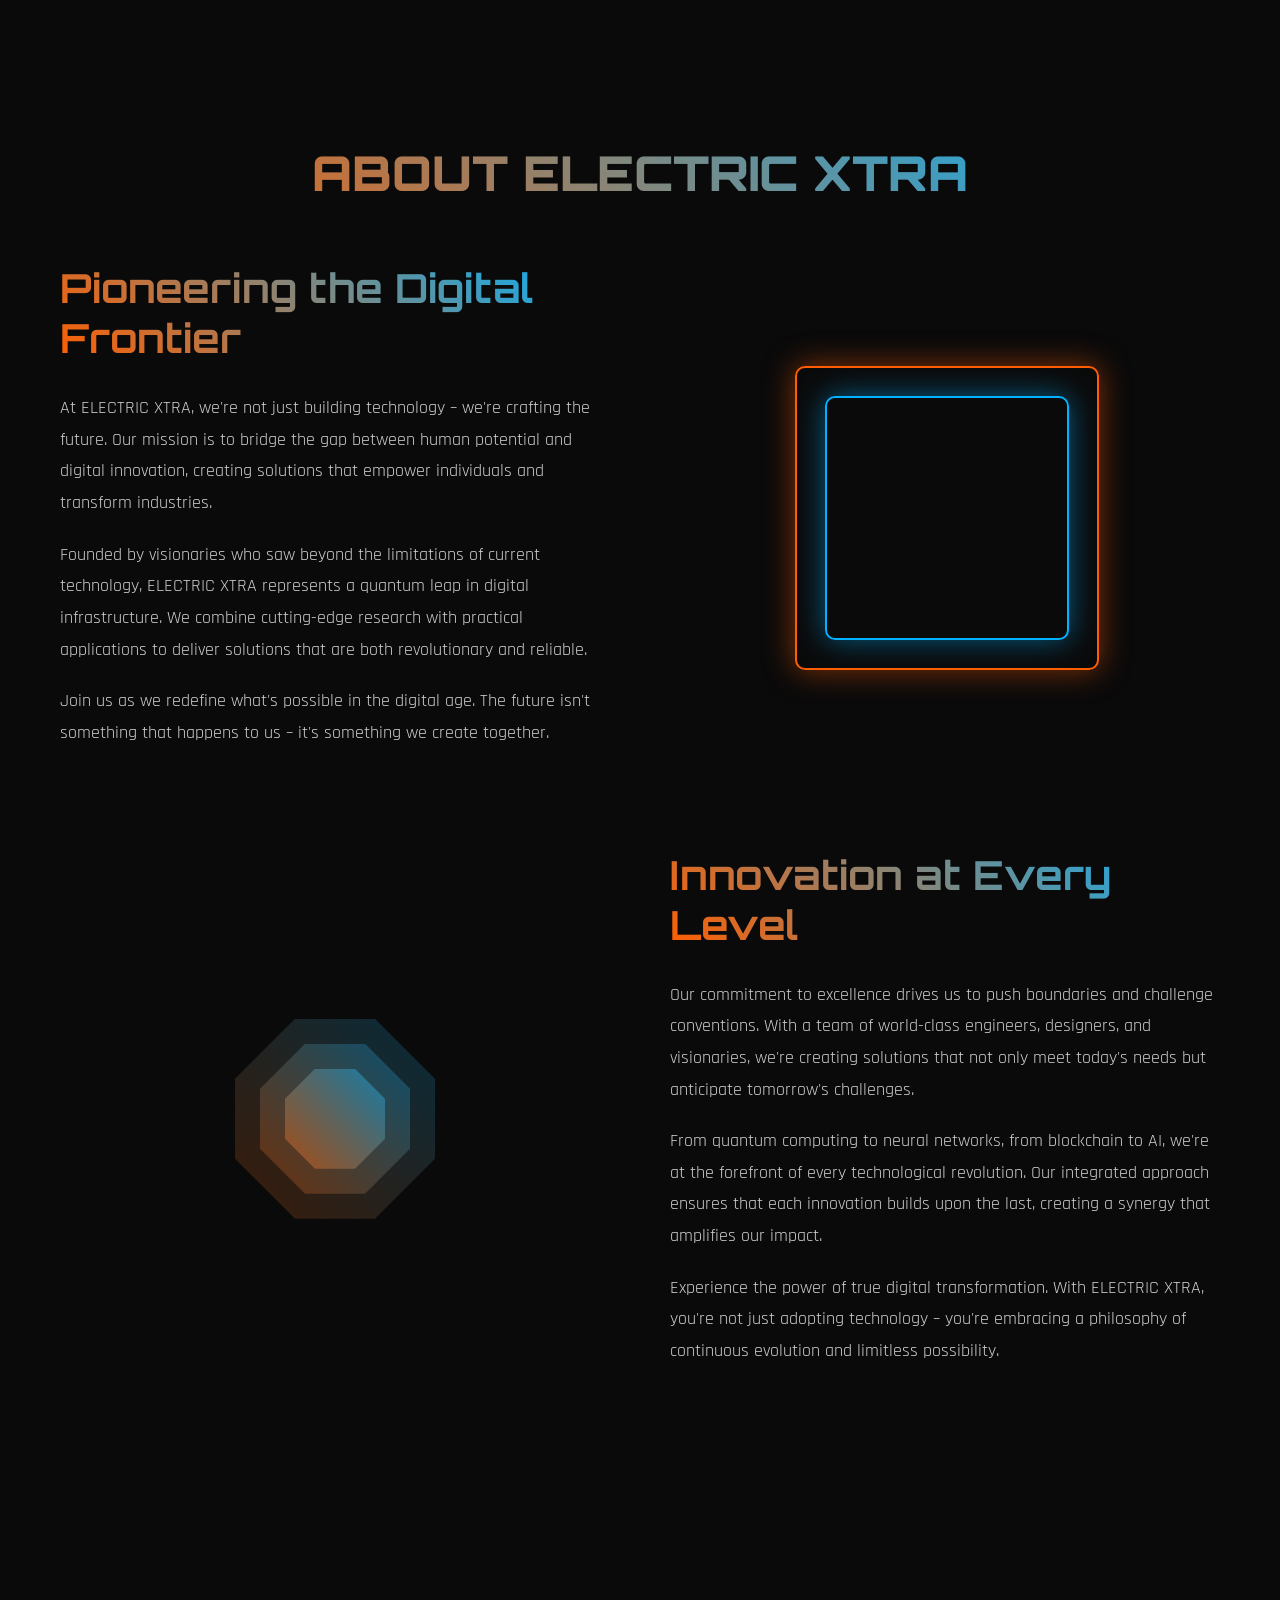
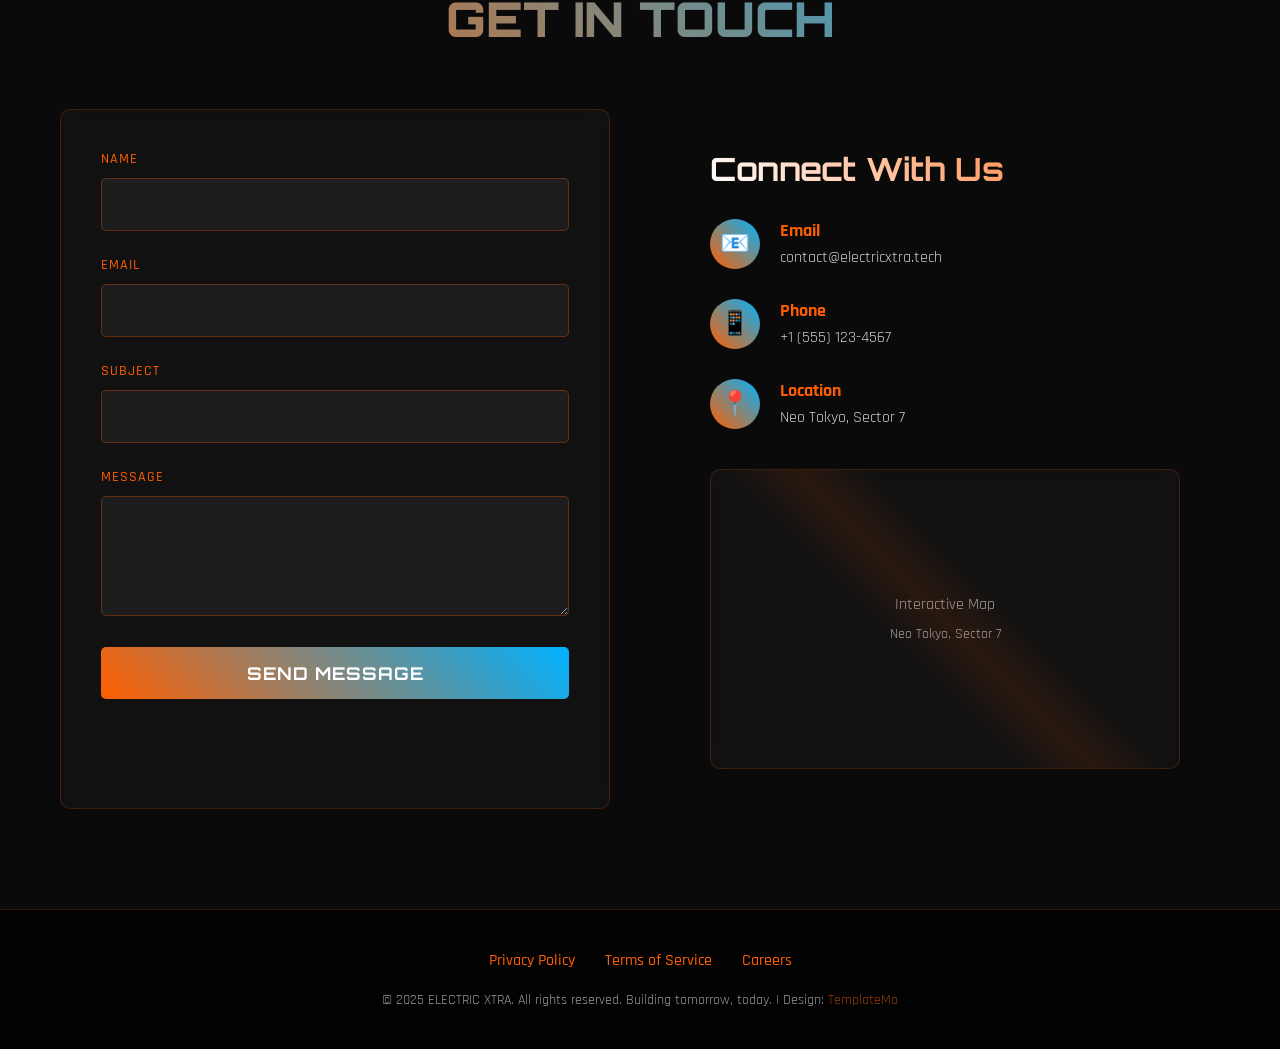
==== commit 784fc1ac: "Update index.html" ====
--- a/index.html
+++ b/index.html
@@ -56,6 +56,9 @@
 
 <div id="authArea">
     <button onclick="goLogin()" class="nav-cta">Login</button>
+    <button onclick="window.location.href='register/index.html'" class="nav-cta">
+        Register
+    </button>
 </div>
             </ul>
             <div class="menu-toggle" id="menuToggle">
@@ -278,6 +281,7 @@
             <p class="copyright">© 2025 ELECTRIC XTRA. All rights reserved. Building tomorrow, today. | Design: <a href="https://templatemo.com" target="_blank" rel="nofollow noopener">TemplateMo</a></p>
         </div>
     </footer>
-<script src="templatemo-electric-scripts.js"></script>
-</body>
-</html>
+<script src="templatemo-electric-scripts.js"></script>
+<script src="welcome.js"></script>
+</body>
+</html>
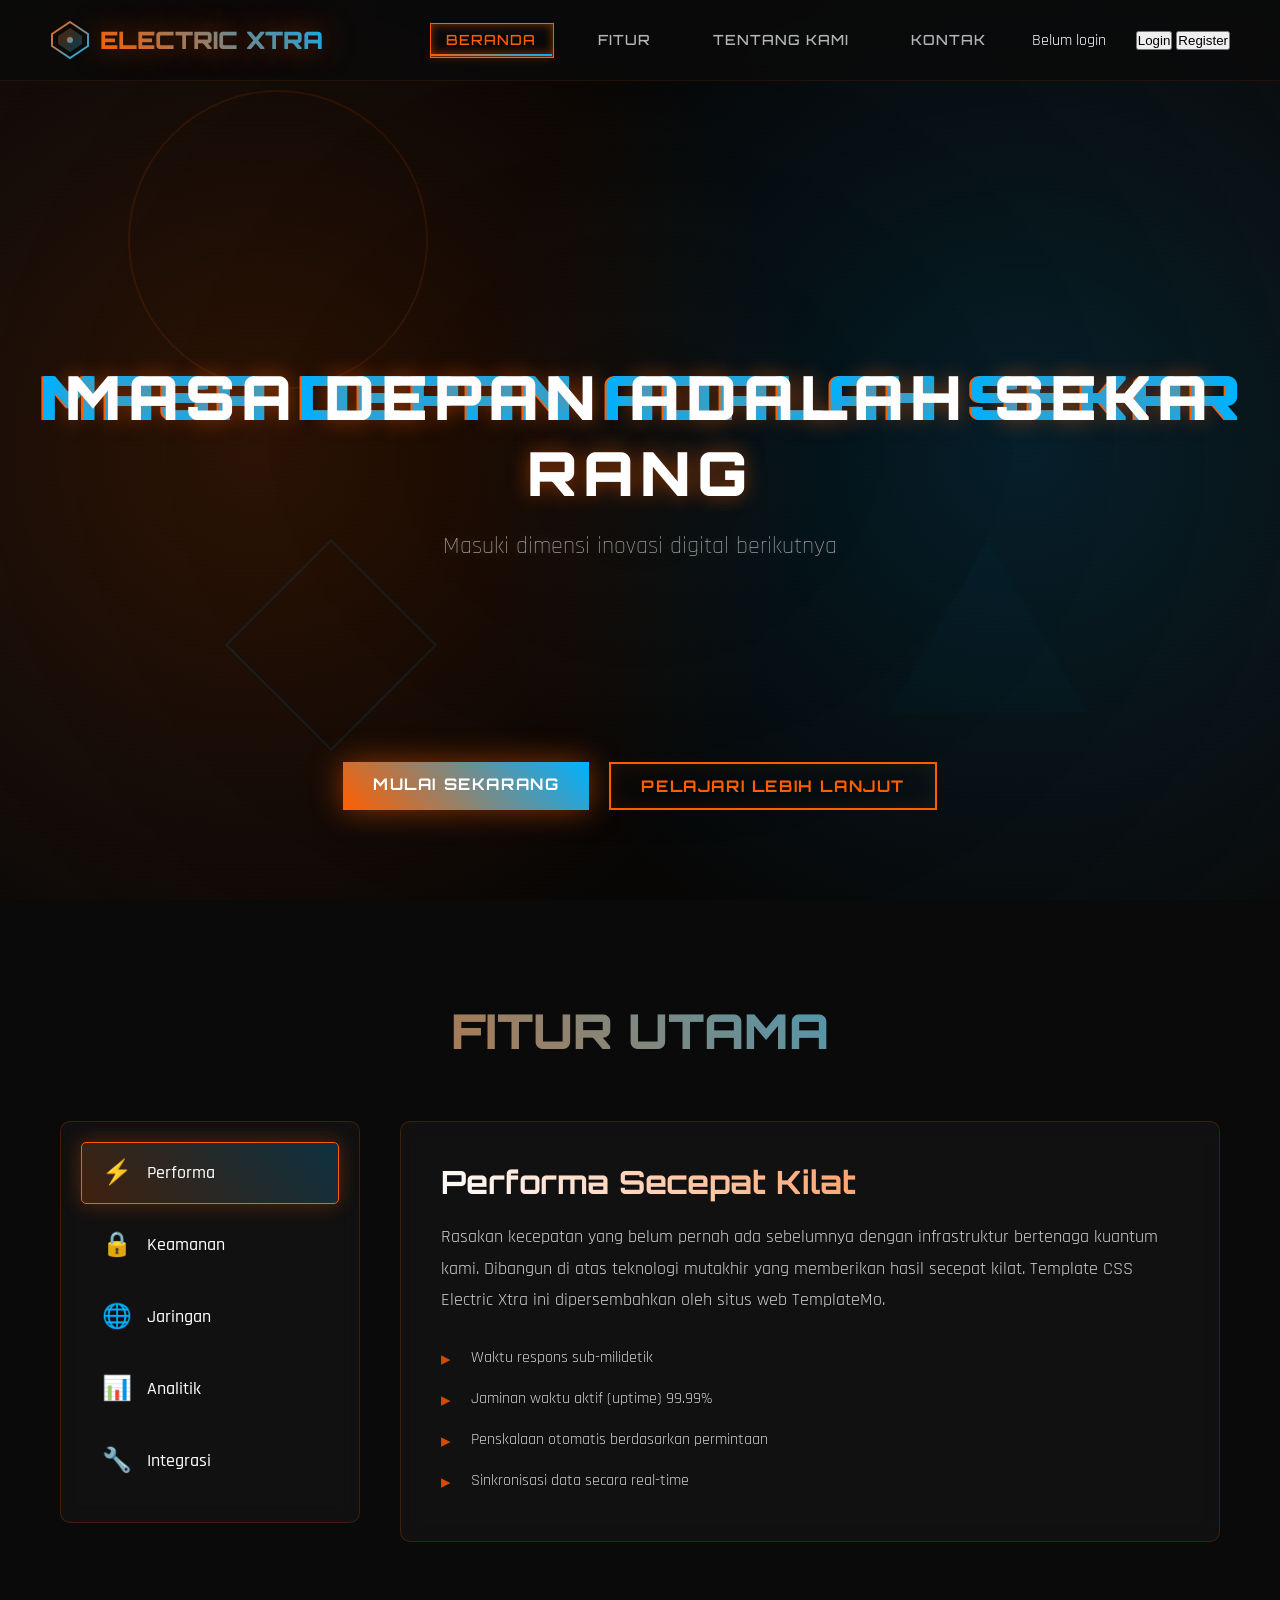
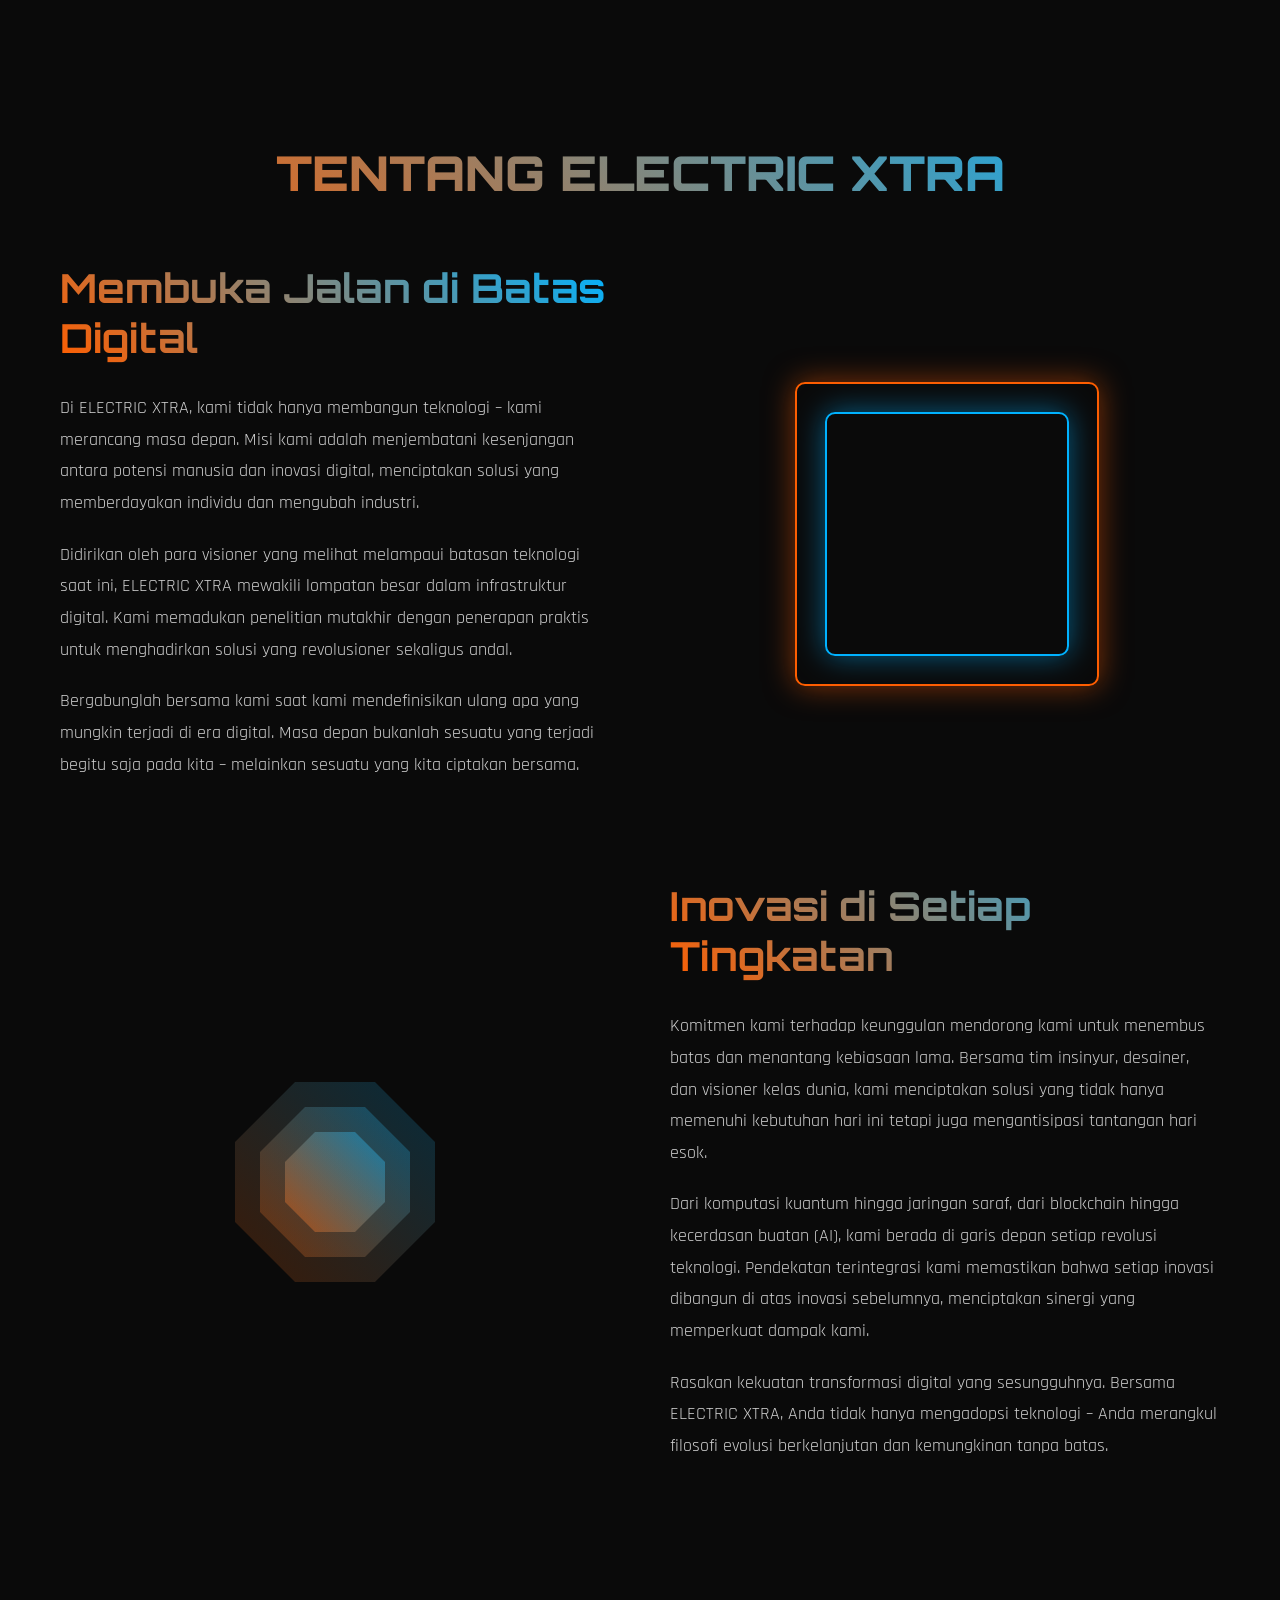
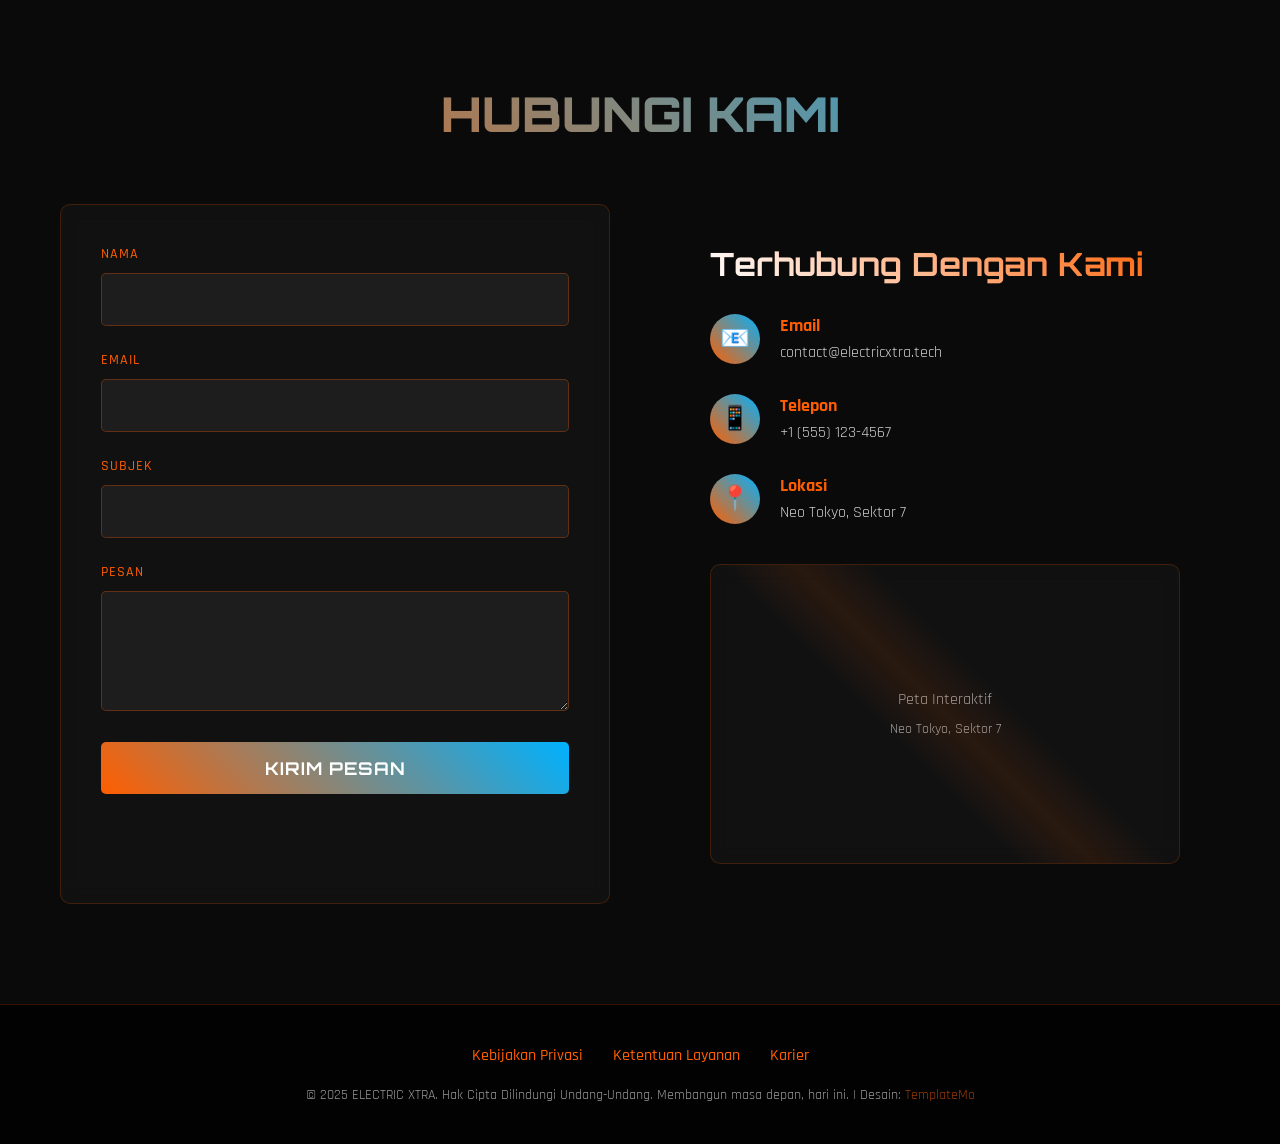
==== commit e55362d6: "Update index.html" ====
--- a/index.html
+++ b/index.html
@@ -1,286 +1,268 @@
-<!DOCTYPE html>
-<html lang="en">
-<head>
-    <meta charset="UTF-8">
-    <meta name="viewport" content="width=device-width, initial-scale=1.0">
-    <title>ELECTRIC XTRA - Cyberpunk Landing Page by TemplateMo</title>
-    <link href="https://fonts.googleapis.com/css2?family=Orbitron:wght@400;700;900&family=Rajdhani:wght@300;400;500;700&display=swap" rel="stylesheet">
-    <link href="templatemo-electric-xtra.css" rel="stylesheet">
-<!--
-
-TemplateMo 596 Electric Xtra
-
-https://templatemo.com/tm-596-electric-xtra
-
--->
-</head>
-<body>
-    <!-- Animated Grid Background -->
-    <div class="grid-bg"></div>
-    <div class="gradient-overlay"></div>
-    <div class="scanlines"></div>
-
-    <!-- Animated Shapes -->
-    <div class="shapes-container">
-        <div class="shape shape-circle"></div>
-        <div class="shape shape-triangle"></div>
-        <div class="shape shape-square"></div>
-    </div>
-
-    <!-- Floating Particles -->
-    <div id="particles"></div>
-
-    <!-- Navigation -->
-    <nav id="navbar">
-        <div class="nav-container">
-            <a href="#home" class="logo-link">
-                <svg class="logo-svg" viewBox="0 0 40 40" xmlns="http://www.w3.org/2000/svg">
-                    <defs>
-                        <linearGradient id="logoGradient" x1="0%" y1="0%" x2="100%" y2="100%">
-                            <stop offset="0%" style="stop-color:#FF5E00;stop-opacity:1" />
-                            <stop offset="100%" style="stop-color:#00B2FF;stop-opacity:1" />
-                        </linearGradient>
-                    </defs>
-                    <polygon points="20,2 38,14 38,26 20,38 2,26 2,14" fill="none" stroke="url(#logoGradient)" stroke-width="2"/>
-                    <polygon points="20,8 32,16 32,24 20,32 8,24 8,16" fill="url(#logoGradient)" opacity="0.3"/>
-                    <circle cx="20" cy="20" r="3" fill="url(#logoGradient)"/>
-                </svg>
-                <span class="logo-text">ELECTRIC XTRA</span>
-            </a>
-            <ul class="nav-links" id="navLinks">
-                <li><a href="#home" class="nav-link">Home</a></li>
-                <li><a href="#features" class="nav-link">Features</a></li>
-                <li><a href="#about" class="nav-link">About</a></li>
-                <li><a href="#contact" class="nav-link">Contact</a></li>
-                <span id="userInfo">Belum login</span>
-
-<div id="authArea">
-    <button onclick="goLogin()" class="nav-cta">Login</button>
-    <button onclick="window.location.href='register/index.html'" class="nav-cta">
-        Register
-    </button>
-</div>
-            </ul>
-            <div class="menu-toggle" id="menuToggle">
-                <span></span>
-                <span></span>
-                <span></span>
-            </div>
-        </div>
-    </nav>
-
-    <!-- Hero Section -->
-    <section class="hero" id="home">
-        <div class="hero-content">
-            <div class="text-rotator">
-                <div class="text-set active">
-                    <h1 class="glitch-text" data-text="FUTURE IS NOW">FUTURE IS NOW</h1>
-                    <p class="subtitle">Enter the next dimension of digital innovation</p>
-                </div>
-                <div class="text-set">
-                    <h1 class="glitch-text" data-text="BEYOND LIMITS">BEYOND LIMITS</h1>
-                    <p class="subtitle">Where technology meets infinite possibilities</p>
-                </div>
-                <div class="text-set">
-                    <h1 class="glitch-text" data-text="ELECTRIC DREAMS">ELECTRIC DREAMS</h1>
-                    <p class="subtitle">Powering tomorrow's digital revolution today</p>
-                </div>
-            </div>
-        </div>
-        <div class="cta-container">
-            <a href="#features" class="cta-button cta-primary">Get Started</a>
-            <a href="#about" class="cta-button cta-secondary">Learn More</a>
-        </div>
-    </section>
-
-    <!-- Features Section with Tabs -->
-    <section class="features" id="features">
-        <h2 class="section-title">Core Features</h2>
-        <div class="features-container">
-            <div class="feature-tabs">
-                <div class="tab-item active" data-tab="performance">
-                    <span class="tab-icon">⚡</span>
-                    <span>Performance</span>
-                </div>
-                <div class="tab-item" data-tab="security">
-                    <span class="tab-icon">🔒</span>
-                    <span>Security</span>
-                </div>
-                <div class="tab-item" data-tab="network">
-                    <span class="tab-icon">🌐</span>
-                    <span>Network</span>
-                </div>
-                <div class="tab-item" data-tab="analytics">
-                    <span class="tab-icon">📊</span>
-                    <span>Analytics</span>
-                </div>
-                <div class="tab-item" data-tab="integration">
-                    <span class="tab-icon">🔧</span>
-                    <span>Integration</span>
-                </div>
-            </div>
-            <div class="feature-content">
-                <div class="content-panel active" id="performance">
-                    <h3>Lightning Fast Performance</h3>
-                    <p>Experience unprecedented speed with our quantum-powered infrastructure. Built on cutting-edge technology that delivers results at the speed of thought. Electric Xtra CSS template is brought to you by TemplateMo website.</p>
-                    <ul class="feature-list">
-                        <li>Sub-millisecond response times</li>
-                        <li>99.99% uptime guarantee</li>
-                        <li>Automatic scaling based on demand</li>
-                        <li>Real-time data synchronization</li>
-                    </ul>
-                </div>
-                <div class="content-panel" id="security">
-                    <h3>Military-Grade Security</h3>
-                    <p>Your data is protected by the most advanced encryption protocols available. Multi-layered security ensures complete protection against cyber threats. You may tell your friends about TemplateMo free css website and how easy it is.</p>
-                    <ul class="feature-list">
-                        <li>256-bit AES encryption</li>
-                        <li>Biometric authentication</li>
-                        <li>Zero-knowledge architecture</li>
-                        <li>Real-time threat detection</li>
-                        <li>Automated security updates</li>
-                    </ul>
-                </div>
-                <div class="content-panel" id="network">
-                    <h3>Global Neural Network</h3>
-                    <p>Connect to our worldwide infrastructure that spans across continents. Seamless integration with existing systems and future-proof architecture.</p>
-                    <ul class="feature-list">
-                        <li>200+ global data centers</li>
-                        <li>Intelligent routing algorithms</li>
-                        <li>Cross-platform compatibility</li>
-                        <li>5G and satellite connectivity</li>
-                        <li>Decentralized architecture</li>
-                    </ul>
-                </div>
-                <div class="content-panel" id="analytics">
-                    <h3>Advanced Analytics</h3>
-                    <p>Harness the power of AI-driven insights to make data-driven decisions. Real-time analytics and predictive modeling at your fingertips.</p>
-                    <ul class="feature-list">
-                        <li>Machine learning algorithms</li>
-                        <li>Predictive analytics</li>
-                        <li>Custom dashboard creation</li>
-                        <li>Real-time data visualization</li>
-                        <li>Automated reporting</li>
-                    </ul>
-                </div>
-                <div class="content-panel" id="integration">
-                    <h3>Seamless Integration</h3>
-                    <p>Connect with thousands of apps and services through our universal API. Built to work with your existing tools and workflows.</p>
-                    <ul class="feature-list">
-                        <li>RESTful API architecture</li>
-                        <li>WebSocket support</li>
-                        <li>SDK for major platforms</li>
-                        <li>One-click integrations</li>
-                        <li>Custom webhook support</li>
-                    </ul>
-                </div>
-            </div>
-        </div>
-    </section>
-
-    <!-- About Section -->
-    <section class="about" id="about">
-        <h2 class="section-title">About Electric Xtra</h2>
-        <div class="about-content">
-            <div class="about-text">
-                <h2>Pioneering the Digital Frontier</h2>
-                <p>At ELECTRIC XTRA, we're not just building technology – we're crafting the future. Our mission is to bridge the gap between human potential and digital innovation, creating solutions that empower individuals and transform industries.</p>
-                <p>Founded by visionaries who saw beyond the limitations of current technology, ELECTRIC XTRA represents a quantum leap in digital infrastructure. We combine cutting-edge research with practical applications to deliver solutions that are both revolutionary and reliable.</p>
-                <p>Join us as we redefine what's possible in the digital age. The future isn't something that happens to us – it's something we create together.</p>
-            </div>
-            <div class="about-visual">
-                <div class="about-graphic"></div>
-            </div>
-        </div>
-        
-        <!-- Second row with reversed layout -->
-        <div class="about-content" style="margin-top: 80px;">
-            <div class="about-visual">
-                <div class="about-graphic-alt">
-                    <div class="hexagon"></div>
-                    <div class="hexagon"></div>
-                    <div class="hexagon"></div>
-                </div>
-            </div>
-            <div class="about-text">
-                <h2>Innovation at Every Level</h2>
-                <p>Our commitment to excellence drives us to push boundaries and challenge conventions. With a team of world-class engineers, designers, and visionaries, we're creating solutions that not only meet today's needs but anticipate tomorrow's challenges.</p>
-                <p>From quantum computing to neural networks, from blockchain to AI, we're at the forefront of every technological revolution. Our integrated approach ensures that each innovation builds upon the last, creating a synergy that amplifies our impact.</p>
-                <p>Experience the power of true digital transformation. With ELECTRIC XTRA, you're not just adopting technology – you're embracing a philosophy of continuous evolution and limitless possibility.</p>
-            </div>
-        </div>
-    </section>
-
-    <!-- Contact Section -->
-    <section class="contact" id="contact">
-        <h2 class="section-title">Get In Touch</h2>
-        <div class="contact-container">
-            <div class="contact-form">
-                <form id="contactForm">
-                    <div class="form-group">
-                        <label for="name">Name</label>
-                        <input type="text" id="name" name="name" required>
-                    </div>
-                    <div class="form-group">
-                        <label for="email">Email</label>
-                        <input type="email" id="email" name="email" required>
-                    </div>
-                    <div class="form-group">
-                        <label for="subject">Subject</label>
-                        <input type="text" id="subject" name="subject" required>
-                    </div>
-                    <div class="form-group">
-                        <label for="message">Message</label>
-                        <textarea id="message" name="message" required></textarea>
-                    </div>
-                    <button type="submit" class="submit-btn">Send Message</button>
-                </form>
-            </div>
-            <div class="contact-info">
-                <h3>Connect With Us</h3>
-                <div class="info-item">
-                    <div class="info-icon">📧</div>
-                    <div class="info-details">
-                        <h4>Email</h4>
-                        <p>contact@electricxtra.tech</p>
-                    </div>
-                </div>
-                <div class="info-item">
-                    <div class="info-icon">📱</div>
-                    <div class="info-details">
-                        <h4>Phone</h4>
-                        <p>+1 (555) 123-4567</p>
-                    </div>
-                </div>
-                <div class="info-item">
-                    <div class="info-icon">📍</div>
-                    <div class="info-details">
-                        <h4>Location</h4>
-                        <p>Neo Tokyo, Sector 7</p>
-                    </div>
-                </div>
-                <div class="map-container">
-                    <div class="map-placeholder">
-                        <p>Interactive Map</p>
-                        <p style="font-size: 0.9rem; margin-top: 10px;">Neo Tokyo, Sector 7</p>
-                    </div>
-                    <div class="map-overlay"></div>
-                </div>
-            </div>
-        </div>
-    </section>
-
-    <!-- Footer -->
-    <footer>
-        <div class="footer-content">
-            <div class="footer-links">
-                <a href="#privacy">Privacy Policy</a>
-                <a href="#terms">Terms of Service</a>
-                <a href="#careers">Careers</a>
-            </div>
-            <p class="copyright">© 2025 ELECTRIC XTRA. All rights reserved. Building tomorrow, today. | Design: <a href="https://templatemo.com" target="_blank" rel="nofollow noopener">TemplateMo</a></p>
-        </div>
-    </footer>
+<!DOCTYPE html>
+<html lang="id">
+<head>
+    <meta charset="UTF-8">
+    <meta name="viewport" content="width=device-width, initial-scale=1.0">
+    <title>ELECTRIC XTRA - Halaman Beranda Cyberpunk oleh TemplateMo</title>
+    <link href="https://fonts.googleapis.com/css2?family=Orbitron:wght@400;700;900&family=Rajdhani:wght@300;400;500;700&display=swap" rel="stylesheet">
+    <link href="templatemo-electric-xtra.css" rel="stylesheet">
+</head>
+<body>
+    <div class="grid-bg"></div>
+    <div class="gradient-overlay"></div>
+    <div class="scanlines"></div>
+
+    <div class="shapes-container">
+        <div class="shape shape-circle"></div>
+        <div class="shape shape-triangle"></div>
+        <div class="shape shape-square"></div>
+    </div>
+
+    <div id="particles"></div>
+
+    <nav id="navbar">
+        <div class="nav-container">
+            <a href="#home" class="logo-link">
+                <svg class="logo-svg" viewBox="0 0 40 40" xmlns="http://www.w3.org/2000/svg">
+                    <defs>
+                        <linearGradient id="logoGradient" x1="0%" y1="0%" x2="100%" y2="100%">
+                            <stop offset="0%" style="stop-color:#FF5E00;stop-opacity:1" />
+                            <stop offset="100%" style="stop-color:#00B2FF;stop-opacity:1" />
+                        </linearGradient>
+                    </defs>
+                    <polygon points="20,2 38,14 38,26 20,38 2,26 2,14" fill="none" stroke="url(#logoGradient)" stroke-width="2"/>
+                    <polygon points="20,8 32,16 32,24 20,32 8,24 8,16" fill="url(#logoGradient)" opacity="0.3"/>
+                    <circle cx="20" cy="20" r="3" fill="url(#logoGradient)"/>
+                </svg>
+                <span class="logo-text">ELECTRIC XTRA</span>
+            </a>
+            <ul class="nav-links" id="navLinks">
+                <li><a href="#home" class="nav-link">Beranda</a></li>
+                <li><a href="#features" class="nav-link">Fitur</a></li>
+                <li><a href="#about" class="nav-link">Tentang Kami</a></li>
+                <li><a href="#contact" class="nav-link">Kontak</a></li>
+                
+                <p id="userInfo">Belum login</p>
+
+                <div id="authArea">
+                    <button onclick="goLogin()" class="nav-cta">Login</button>
+                    <button onclick="goRegister()" class="nav-cta">Register</button>
+                </div>
+            </ul>
+            <div class="menu-toggle" id="menuToggle">
+                <span></span>
+                <span></span>
+                <span></span>
+            </div>
+        </div>
+    </nav>
+
+    <section class="hero" id="home">
+        <div class="hero-content">
+            <div class="text-rotator">
+                <div class="text-set active">
+                    <h1 class="glitch-text" data-text="MASA DEPAN ADALAH SEKARANG">MASA DEPAN ADALAH SEKARANG</h1>
+                    <p class="subtitle">Masuki dimensi inovasi digital berikutnya</p>
+                </div>
+                <div class="text-set">
+                    <h1 class="glitch-text" data-text="MENEMBUS BATAS">MENEMBUS BATAS</h1>
+                    <p class="subtitle">Tempat teknologi bertemu dengan kemungkinan tanpa batas</p>
+                </div>
+                <div class="text-set">
+                    <h1 class="glitch-text" data-text="IMPIAN ELEKTRIK">IMPIAN ELEKTRIK</h1>
+                    <p class="subtitle">Menyalakan revolusi digital masa depan hari ini</p>
+                </div>
+            </div>
+        </div>
+        <div class="cta-container">
+            <a href="#features" class="cta-button cta-primary">Mulai Sekarang</a>
+            <a href="#about" class="cta-button cta-secondary">Pelajari Lebih Lanjut</a>
+        </div>
+    </section>
+
+    <section class="features" id="features">
+        <h2 class="section-title">Fitur Utama</h2>
+        <div class="features-container">
+            <div class="feature-tabs">
+                <div class="tab-item active" data-tab="performance">
+                    <span class="tab-icon">⚡</span>
+                    <span>Performa</span>
+                </div>
+                <div class="tab-item" data-tab="security">
+                    <span class="tab-icon">🔒</span>
+                    <span>Keamanan</span>
+                </div>
+                <div class="tab-item" data-tab="network">
+                    <span class="tab-icon">🌐</span>
+                    <span>Jaringan</span>
+                </div>
+                <div class="tab-item" data-tab="analytics">
+                    <span class="tab-icon">📊</span>
+                    <span>Analitik</span>
+                </div>
+                <div class="tab-item" data-tab="integration">
+                    <span class="tab-icon">🔧</span>
+                    <span>Integrasi</span>
+                </div>
+            </div>
+            <div class="feature-content">
+                <div class="content-panel active" id="performance">
+                    <h3>Performa Secepat Kilat</h3>
+                    <p>Rasakan kecepatan yang belum pernah ada sebelumnya dengan infrastruktur bertenaga kuantum kami. Dibangun di atas teknologi mutakhir yang memberikan hasil secepat kilat. Template CSS Electric Xtra ini dipersembahkan oleh situs web TemplateMo.</p>
+                    <ul class="feature-list">
+                        <li>Waktu respons sub-milidetik</li>
+                        <li>Jaminan waktu aktif (uptime) 99.99%</li>
+                        <li>Penskalaan otomatis berdasarkan permintaan</li>
+                        <li>Sinkronisasi data secara real-time</li>
+                    </ul>
+                </div>
+                <div class="content-panel" id="security">
+                    <h3>Keamanan Kelas Militer</h3>
+                    <p>Data Anda dilindungi oleh protokol enkripsi paling canggih yang tersedia. Keamanan berlapis memastikan perlindungan penuh terhadap ancaman siber. Anda dapat memberi tahu teman-teman Anda tentang situs web CSS gratis TemplateMo dan betapa mudahnya menggunakannya.</p>
+                    <ul class="feature-list">
+                        <li>Enkripsi AES 256-bit</li>
+                        <li>Autentikasi biometrik</li>
+                        <li>Arsitektur zero-knowledge</li>
+                        <li>Deteksi ancaman waktu nyata (real-time)</li>
+                        <li>Pembaruan keamanan otomatis</li>
+                    </ul>
+                </div>
+                <div class="content-panel" id="network">
+                    <h3>Jaringan Saraf Global</h3>
+                    <p>Terhubung ke infrastruktur dunia kami yang tersebar di berbagai benua. Integrasi yang mulus dengan sistem yang ada dan arsitektur yang siap menghadapi masa depan.</p>
+                    <ul class="feature-list">
+                        <li>200+ pusat data global</li>
+                        <li>Algoritma rute cerdas</li>
+                        <li>Kompatibilitas lintas platform</li>
+                        <li>Konektivitas 5G dan satelit</li>
+                        <li>Arsitektur terdesentralisasi</li>
+                    </ul>
+                </div>
+                <div class="content-panel" id="analytics">
+                    <h3>Analitik Lanjutan</h3>
+                    <p>Manfaatkan kekuatan wawasan berbasis AI untuk membuat keputusan berbasis data. Analitik waktu nyata dan pemodelan prediktif kini berada dalam jangkauan Anda.</p>
+                    <ul class="feature-list">
+                        <li>Algoritma pembelajaran mesin (machine learning)</li>
+                        <li>Analitik prediktif</li>
+                        <li>Pembuatan dasbor khusus</li>
+                        <li>Visualisasi data waktu nyata</li>
+                        <li>Pelaporan otomatis</li>
+                    </ul>
+                </div>
+                <div class="content-panel" id="integration">
+                    <h3>Integrasi yang Mulus</h3>
+                    <p>Terhubung dengan ribuan aplikasi dan layanan melalui API universal kami. Dibuat agar berfungsi selaras dengan alat dan alur kerja Anda yang sudah ada.</p>
+                    <ul class="feature-list">
+                        <li>Arsitektur RESTful API</li>
+                        <li>Dukungan WebSocket</li>
+                        <li>SDK untuk platform-platform utama</li>
+                        <li>Integrasi satu kali klik</li>
+                        <li>Dukungan webhook kustom</li>
+                    </ul>
+                </div>
+            </div>
+        </div>
+    </section>
+
+    <section class="about" id="about">
+        <h2 class="section-title">Tentang Electric Xtra</h2>
+        <div class="about-content">
+            <div class="about-text">
+                <h2>Membuka Jalan di Batas Digital</h2>
+                <p>Di ELECTRIC XTRA, kami tidak hanya membangun teknologi – kami merancang masa depan. Misi kami adalah menjembatani kesenjangan antara potensi manusia dan inovasi digital, menciptakan solusi yang memberdayakan individu dan mengubah industri.</p>
+                <p>Didirikan oleh para visioner yang melihat melampaui batasan teknologi saat ini, ELECTRIC XTRA mewakili lompatan besar dalam infrastruktur digital. Kami memadukan penelitian mutakhir dengan penerapan praktis untuk menghadirkan solusi yang revolusioner sekaligus andal.</p>
+                <p>Bergabunglah bersama kami saat kami mendefinisikan ulang apa yang mungkin terjadi di era digital. Masa depan bukanlah sesuatu yang terjadi begitu saja pada kita – melainkan sesuatu yang kita ciptakan bersama.</p>
+            </div>
+            <div class="about-visual">
+                <div class="about-graphic"></div>
+            </div>
+        </div>
+        
+        <div class="about-content" style="margin-top: 80px;">
+            <div class="about-visual">
+                <div class="about-graphic-alt">
+                    <div class="hexagon"></div>
+                    <div class="hexagon"></div>
+                    <div class="hexagon"></div>
+                </div>
+            </div>
+            <div class="about-text">
+                <h2>Inovasi di Setiap Tingkatan</h2>
+                <p>Komitmen kami terhadap keunggulan mendorong kami untuk menembus batas dan menantang kebiasaan lama. Bersama tim insinyur, desainer, dan visioner kelas dunia, kami menciptakan solusi yang tidak hanya memenuhi kebutuhan hari ini tetapi juga mengantisipasi tantangan hari esok.</p>
+                <p>Dari komputasi kuantum hingga jaringan saraf, dari blockchain hingga kecerdasan buatan (AI), kami berada di garis depan setiap revolusi teknologi. Pendekatan terintegrasi kami memastikan bahwa setiap inovasi dibangun di atas inovasi sebelumnya, menciptakan sinergi yang memperkuat dampak kami.</p>
+                <p>Rasakan kekuatan transformasi digital yang sesungguhnya. Bersama ELECTRIC XTRA, Anda tidak hanya mengadopsi teknologi – Anda merangkul filosofi evolusi berkelanjutan dan kemungkinan tanpa batas.</p>
+            </div>
+        </div>
+    </section>
+
+    <section class="contact" id="contact">
+        <h2 class="section-title">Hubungi Kami</h2>
+        <div class="contact-container">
+            <div class="contact-form">
+                <form id="contactForm">
+                    <div class="form-group">
+                        <label for="name">Nama</label>
+                        <input type="text" id="name" name="name" required>
+                    </div>
+                    <div class="form-group">
+                        <label for="email">Email</label>
+                        <input type="email" id="email" name="email" required>
+                    </div>
+                    <div class="form-group">
+                        <label for="subject">Subjek</label>
+                        <input type="text" id="subject" name="subject" required>
+                    </div>
+                    <div class="form-group">
+                        <label for="message">Pesan</label>
+                        <textarea id="message" name="message" required></textarea>
+                    </div>
+                    <button type="submit" class="submit-btn">Kirim Pesan</button>
+                </form>
+            </div>
+            <div class="contact-info">
+                <h3>Terhubung Dengan Kami</h3>
+                <div class="info-item">
+                    <div class="info-icon">📧</div>
+                    <div class="info-details">
+                        <h4>Email</h4>
+                        <p>contact@electricxtra.tech</p>
+                    </div>
+                </div>
+                <div class="info-item">
+                    <div class="info-icon">📱</div>
+                    <div class="info-details">
+                        <h4>Telepon</h4>
+                        <p>+1 (555) 123-4567</p>
+                    </div>
+                </div>
+                <div class="info-item">
+                    <div class="info-icon">📍</div>
+                    <div class="info-details">
+                        <h4>Lokasi</h4>
+                        <p>Neo Tokyo, Sektor 7</p>
+                    </div>
+                </div>
+                <div class="map-container">
+                    <div class="map-placeholder">
+                        <p>Peta Interaktif</p>
+                        <p style="font-size: 0.9rem; margin-top: 10px;">Neo Tokyo, Sektor 7</p>
+                    </div>
+                    <div class="map-overlay"></div>
+                </div>
+            </div>
+        </div>
+    </section>
+
+    <footer>
+        <div class="footer-content">
+            <div class="footer-links">
+                <a href="#privacy">Kebijakan Privasi</a>
+                <a href="#terms">Ketentuan Layanan</a>
+                <a href="#careers">Karier</a>
+            </div>
+            <p class="copyright">© 2025 ELECTRIC XTRA. Hak Cipta Dilindungi Undang-Undang. Membangun masa depan, hari ini. | Desain: <a href="https://templatemo.com" target="_blank" rel="nofollow noopener">TemplateMo</a></p>
+        </div>
+    </footer>
 <script src="templatemo-electric-scripts.js"></script>
 <script src="welcome.js"></script>
 </body>
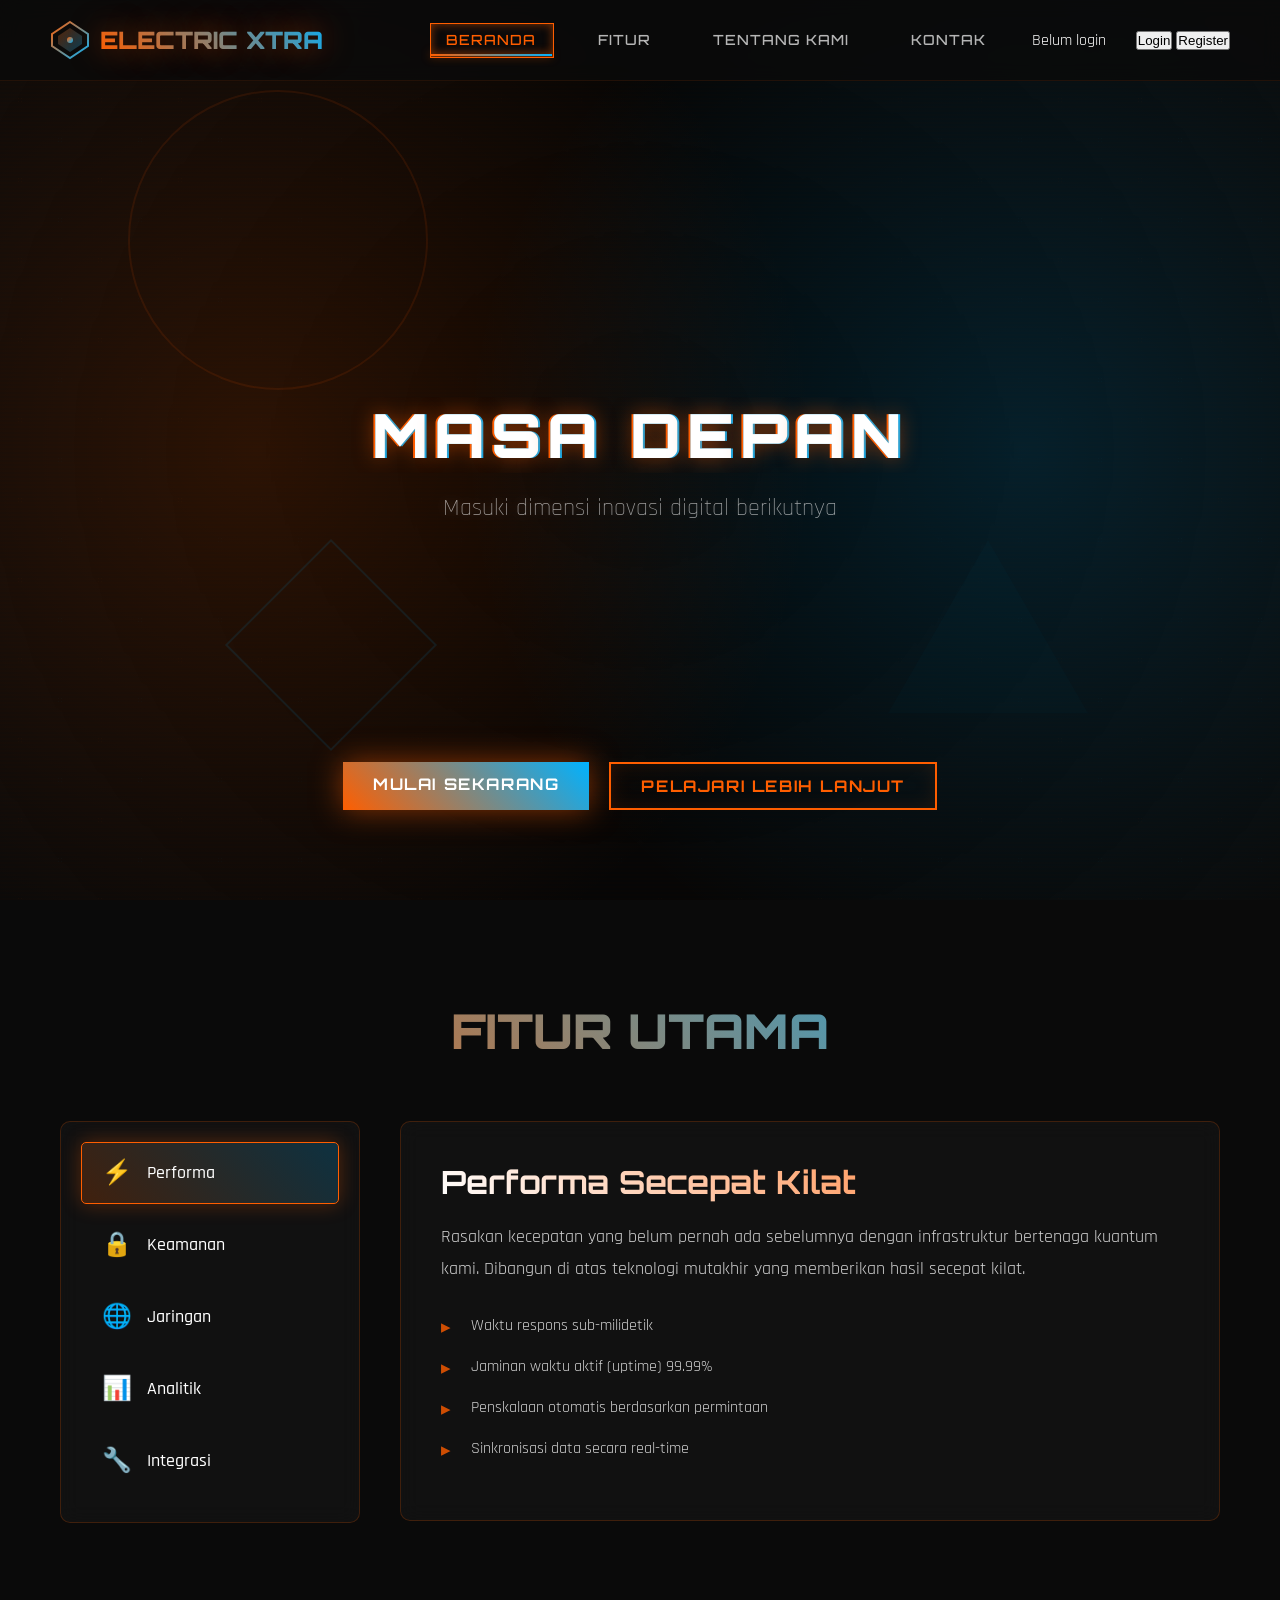
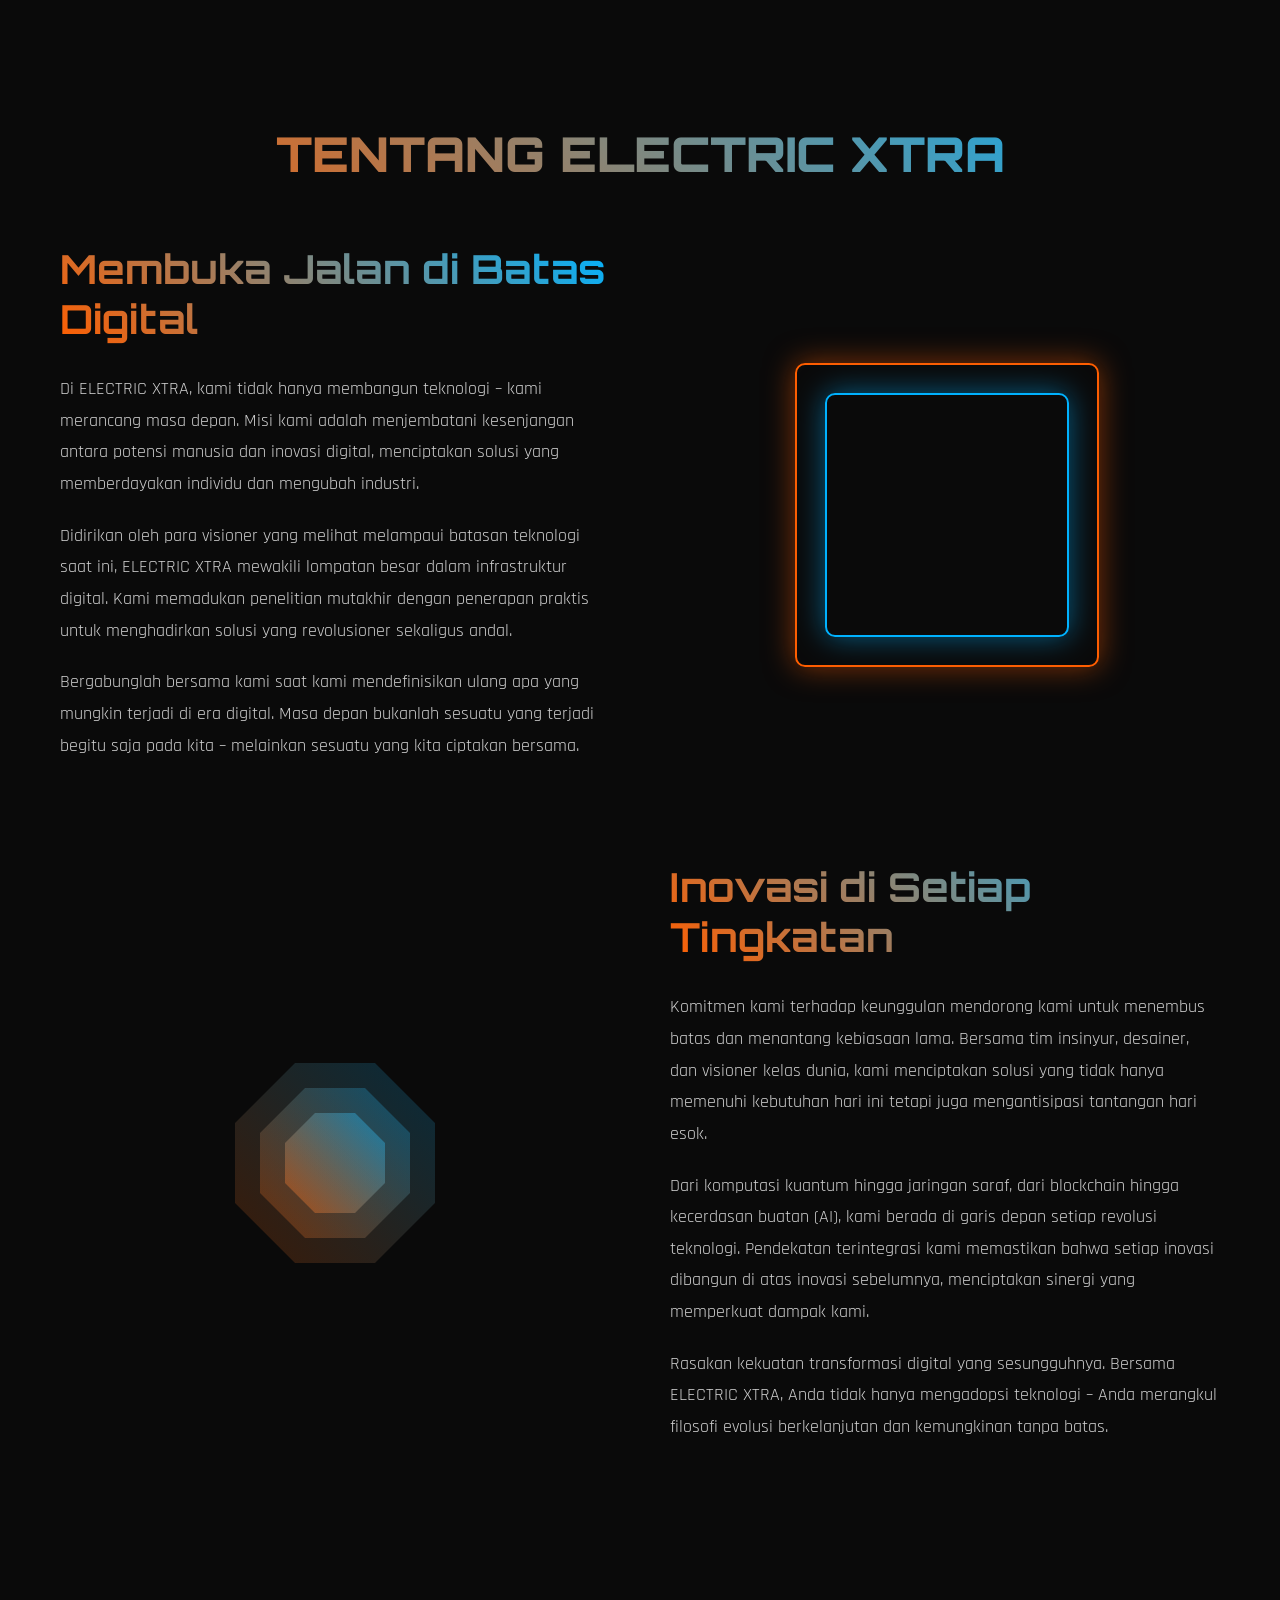
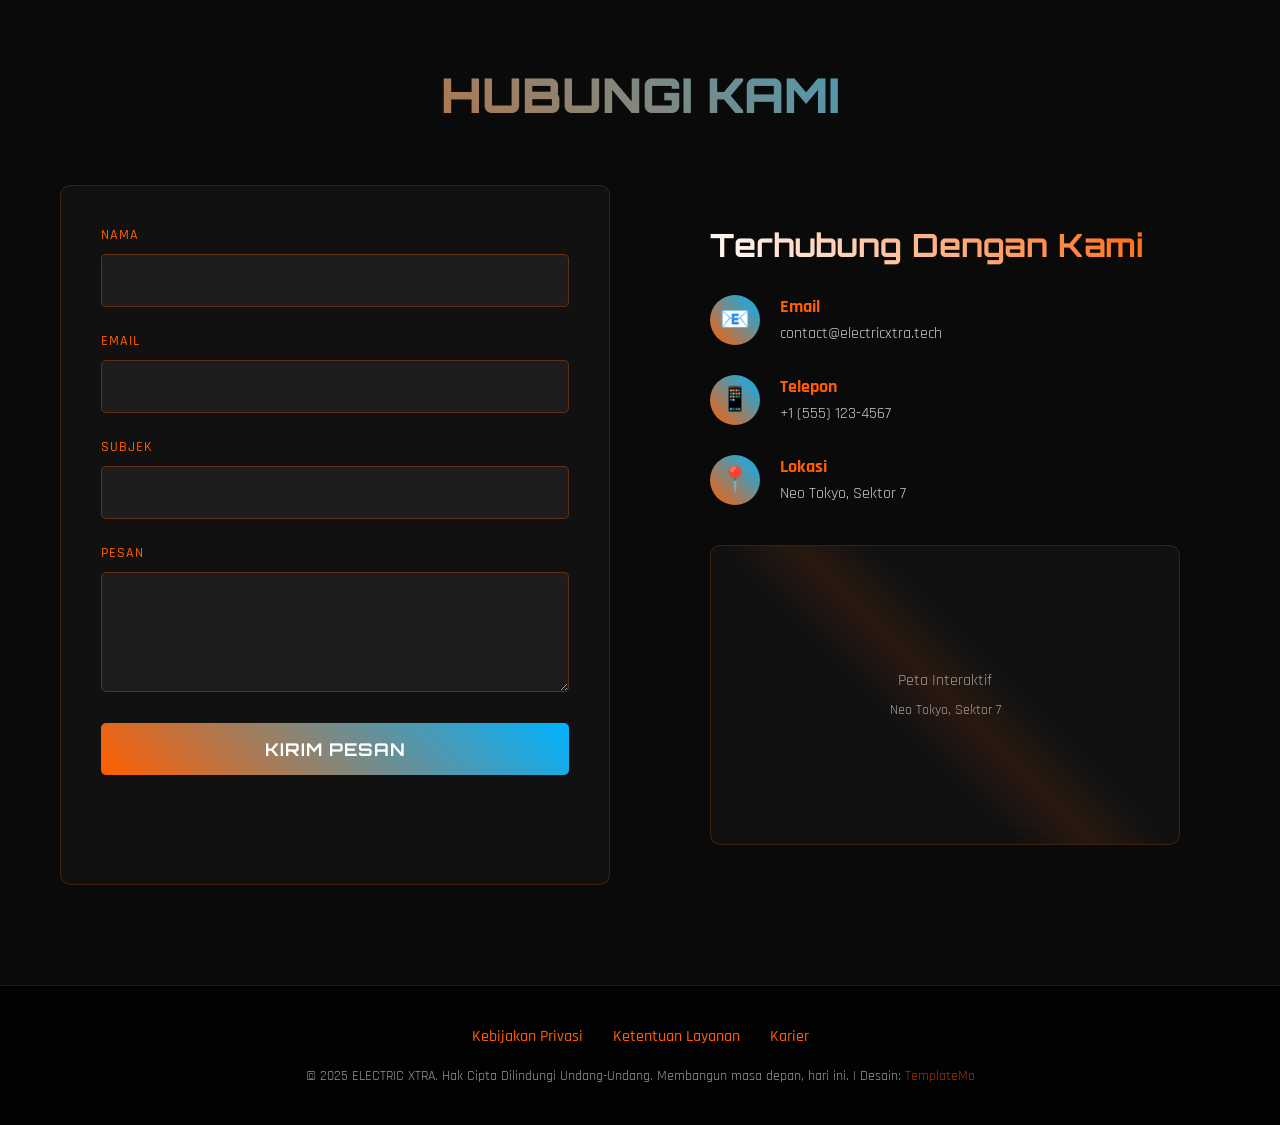
==== commit a41768d5: "Update index.html" ====
--- a/index.html
+++ b/index.html
@@ -61,7 +61,7 @@
         <div class="hero-content">
             <div class="text-rotator">
                 <div class="text-set active">
-                    <h1 class="glitch-text" data-text="MASA DEPAN ADALAH SEKARANG">MASA DEPAN ADALAH SEKARANG</h1>
+                    <h1 class="glitch-text" data-text="MASA DEPAN">MASA DEPAN</h1>
                     <p class="subtitle">Masuki dimensi inovasi digital berikutnya</p>
                 </div>
                 <div class="text-set">
@@ -108,7 +108,7 @@
             <div class="feature-content">
                 <div class="content-panel active" id="performance">
                     <h3>Performa Secepat Kilat</h3>
-                    <p>Rasakan kecepatan yang belum pernah ada sebelumnya dengan infrastruktur bertenaga kuantum kami. Dibangun di atas teknologi mutakhir yang memberikan hasil secepat kilat. Template CSS Electric Xtra ini dipersembahkan oleh situs web TemplateMo.</p>
+                    <p>Rasakan kecepatan yang belum pernah ada sebelumnya dengan infrastruktur bertenaga kuantum kami. Dibangun di atas teknologi mutakhir yang memberikan hasil secepat kilat.</p>
                     <ul class="feature-list">
                         <li>Waktu respons sub-milidetik</li>
                         <li>Jaminan waktu aktif (uptime) 99.99%</li>
